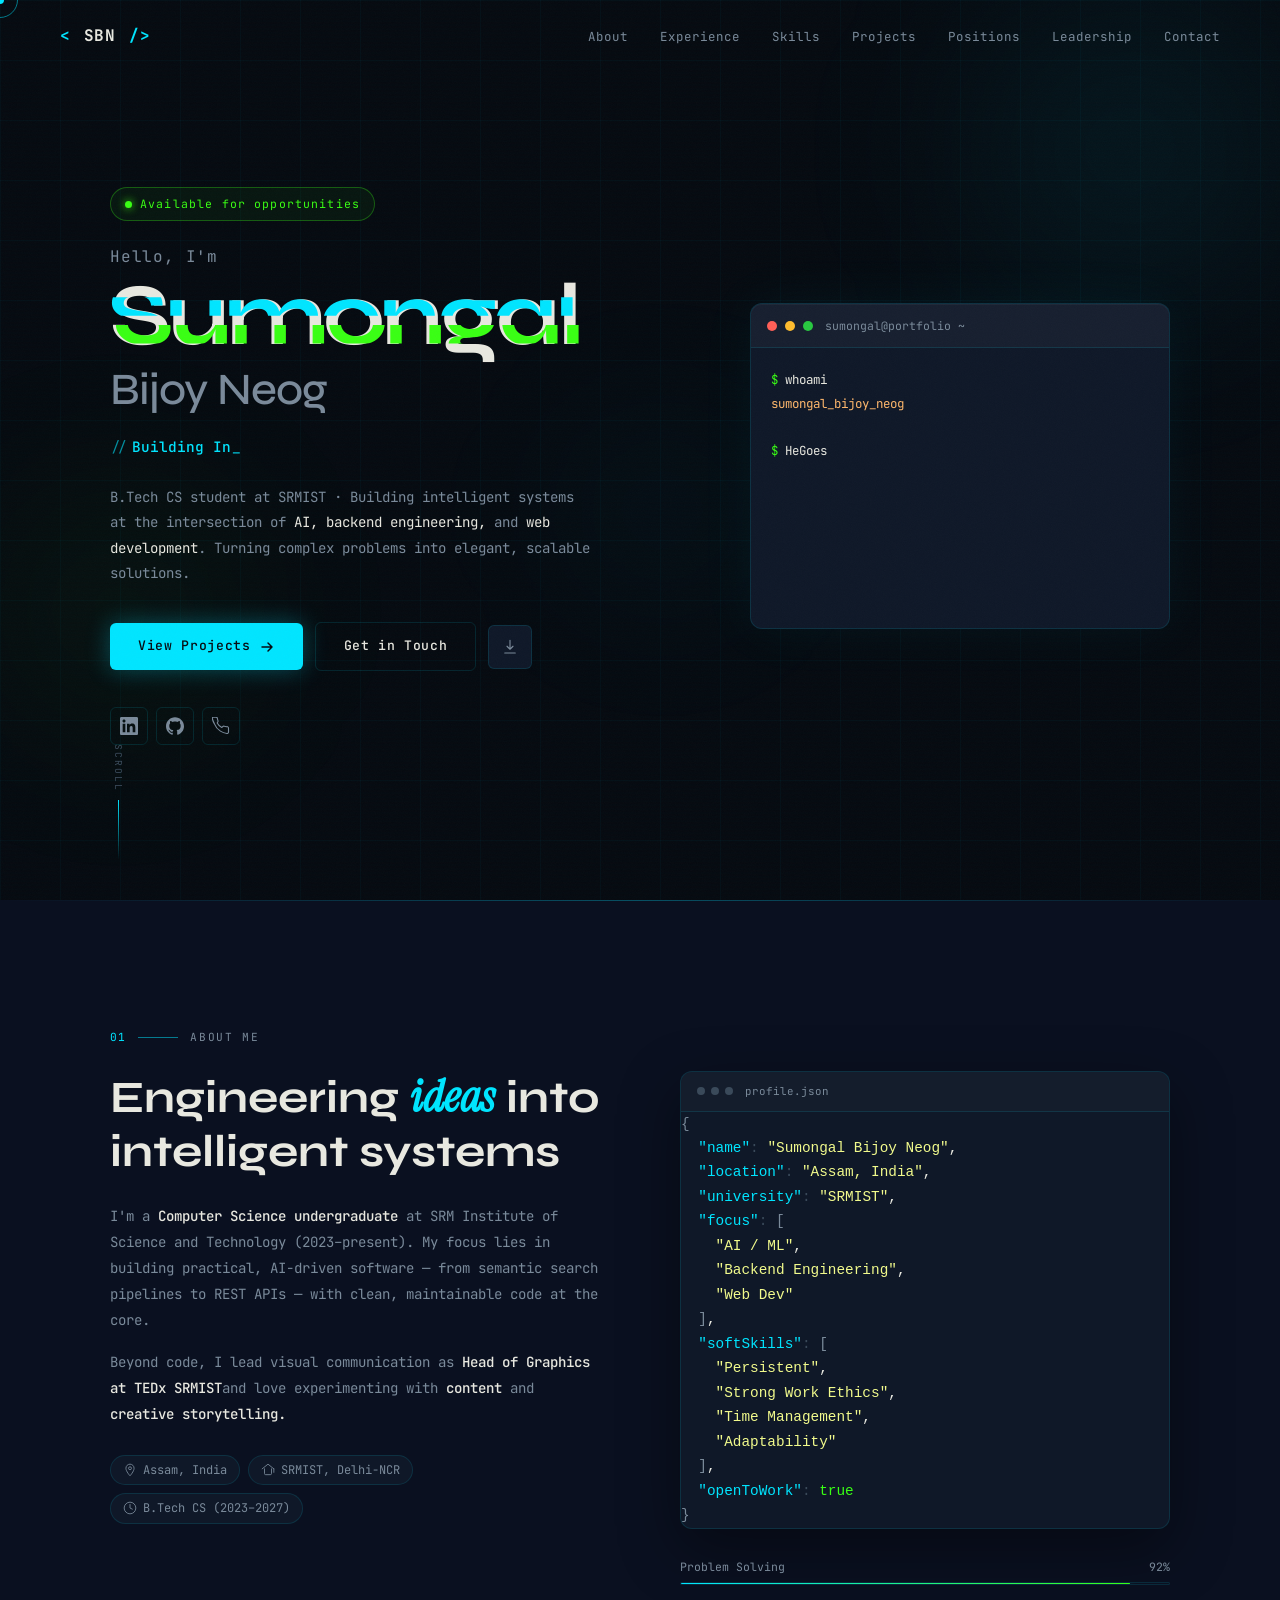
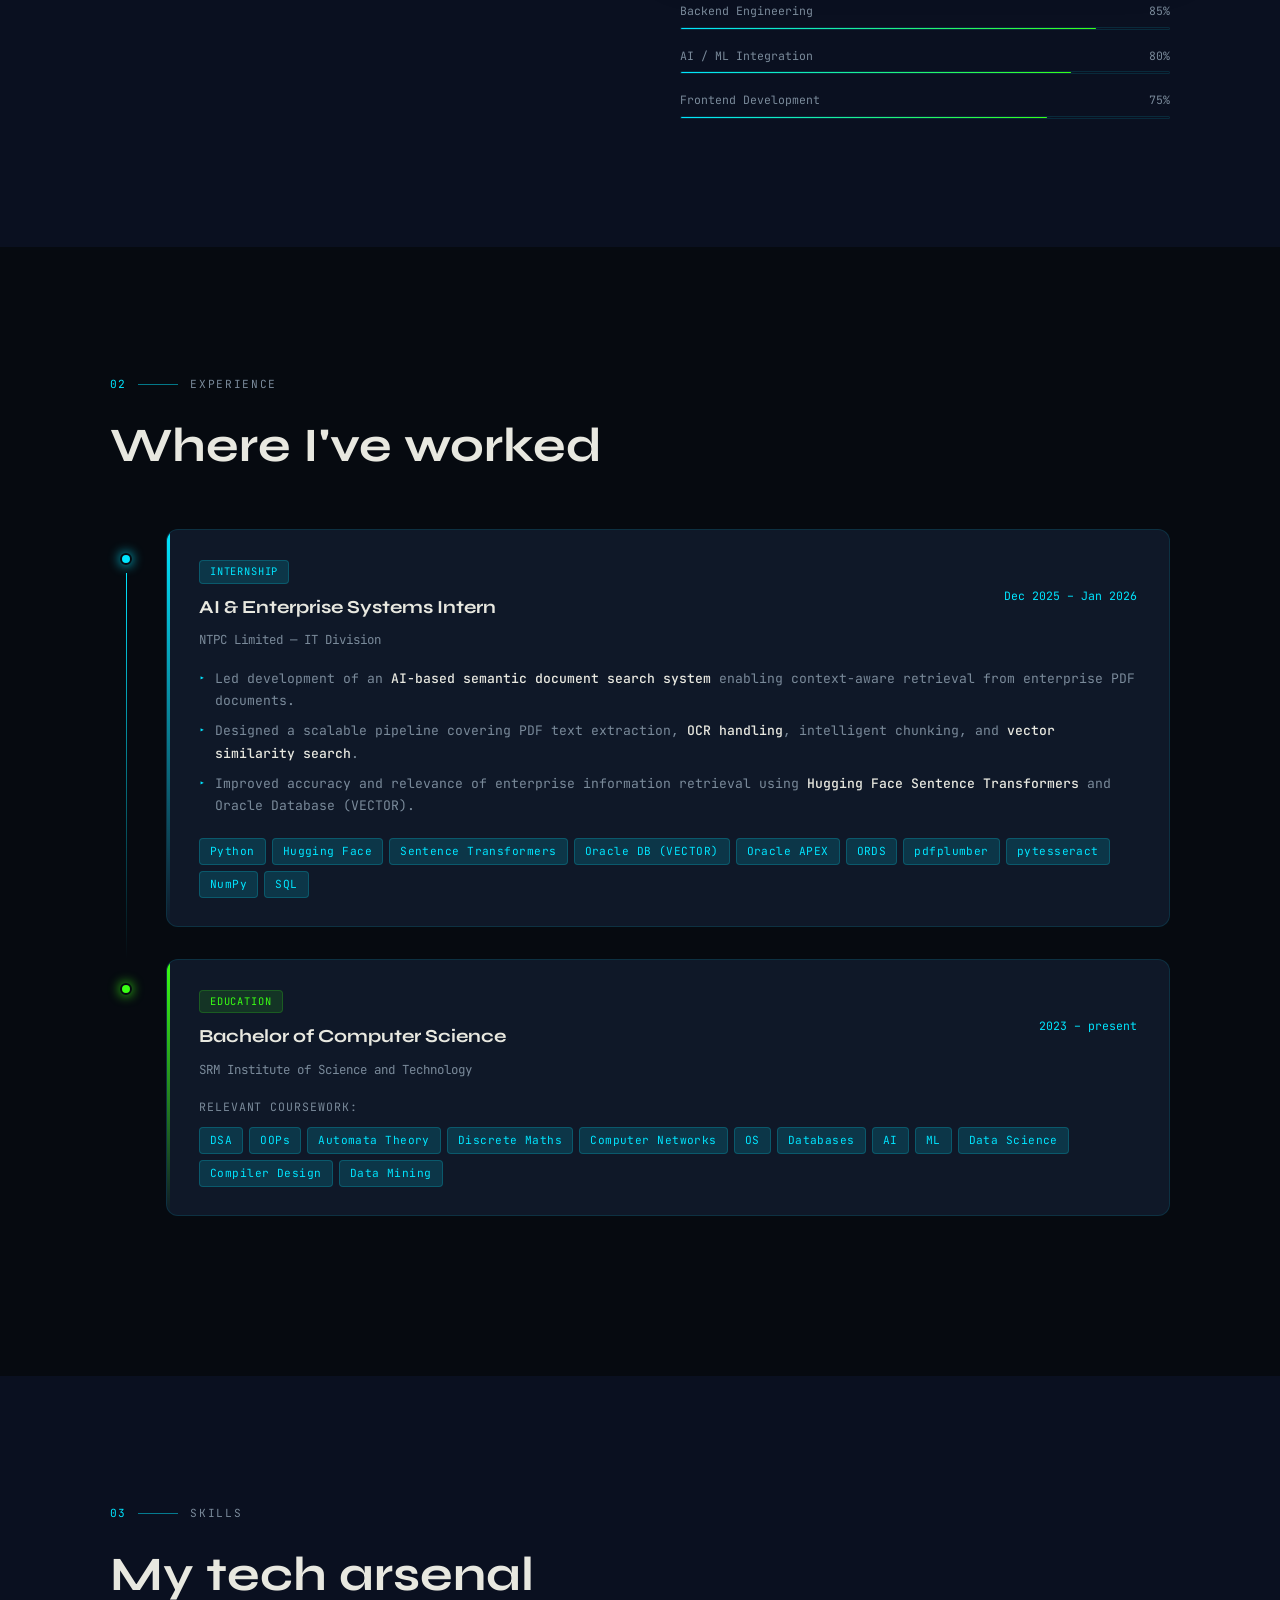
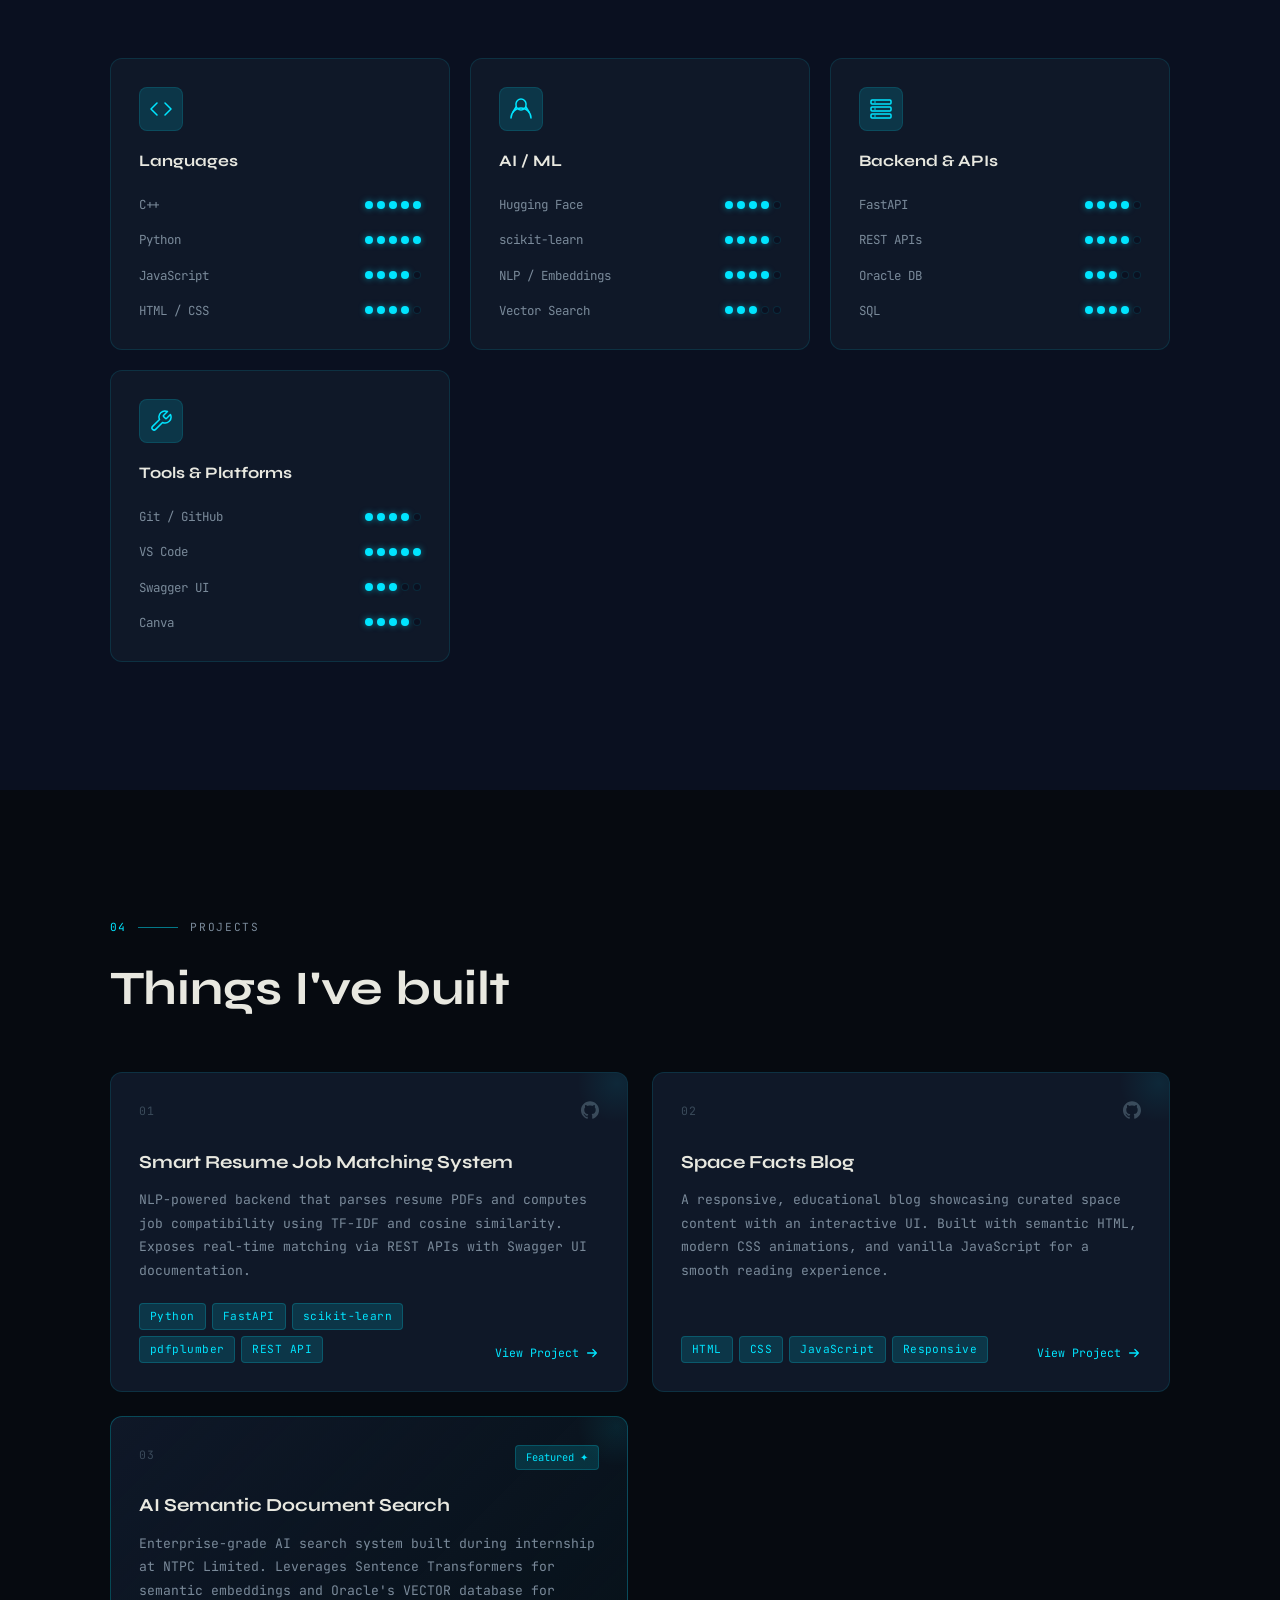
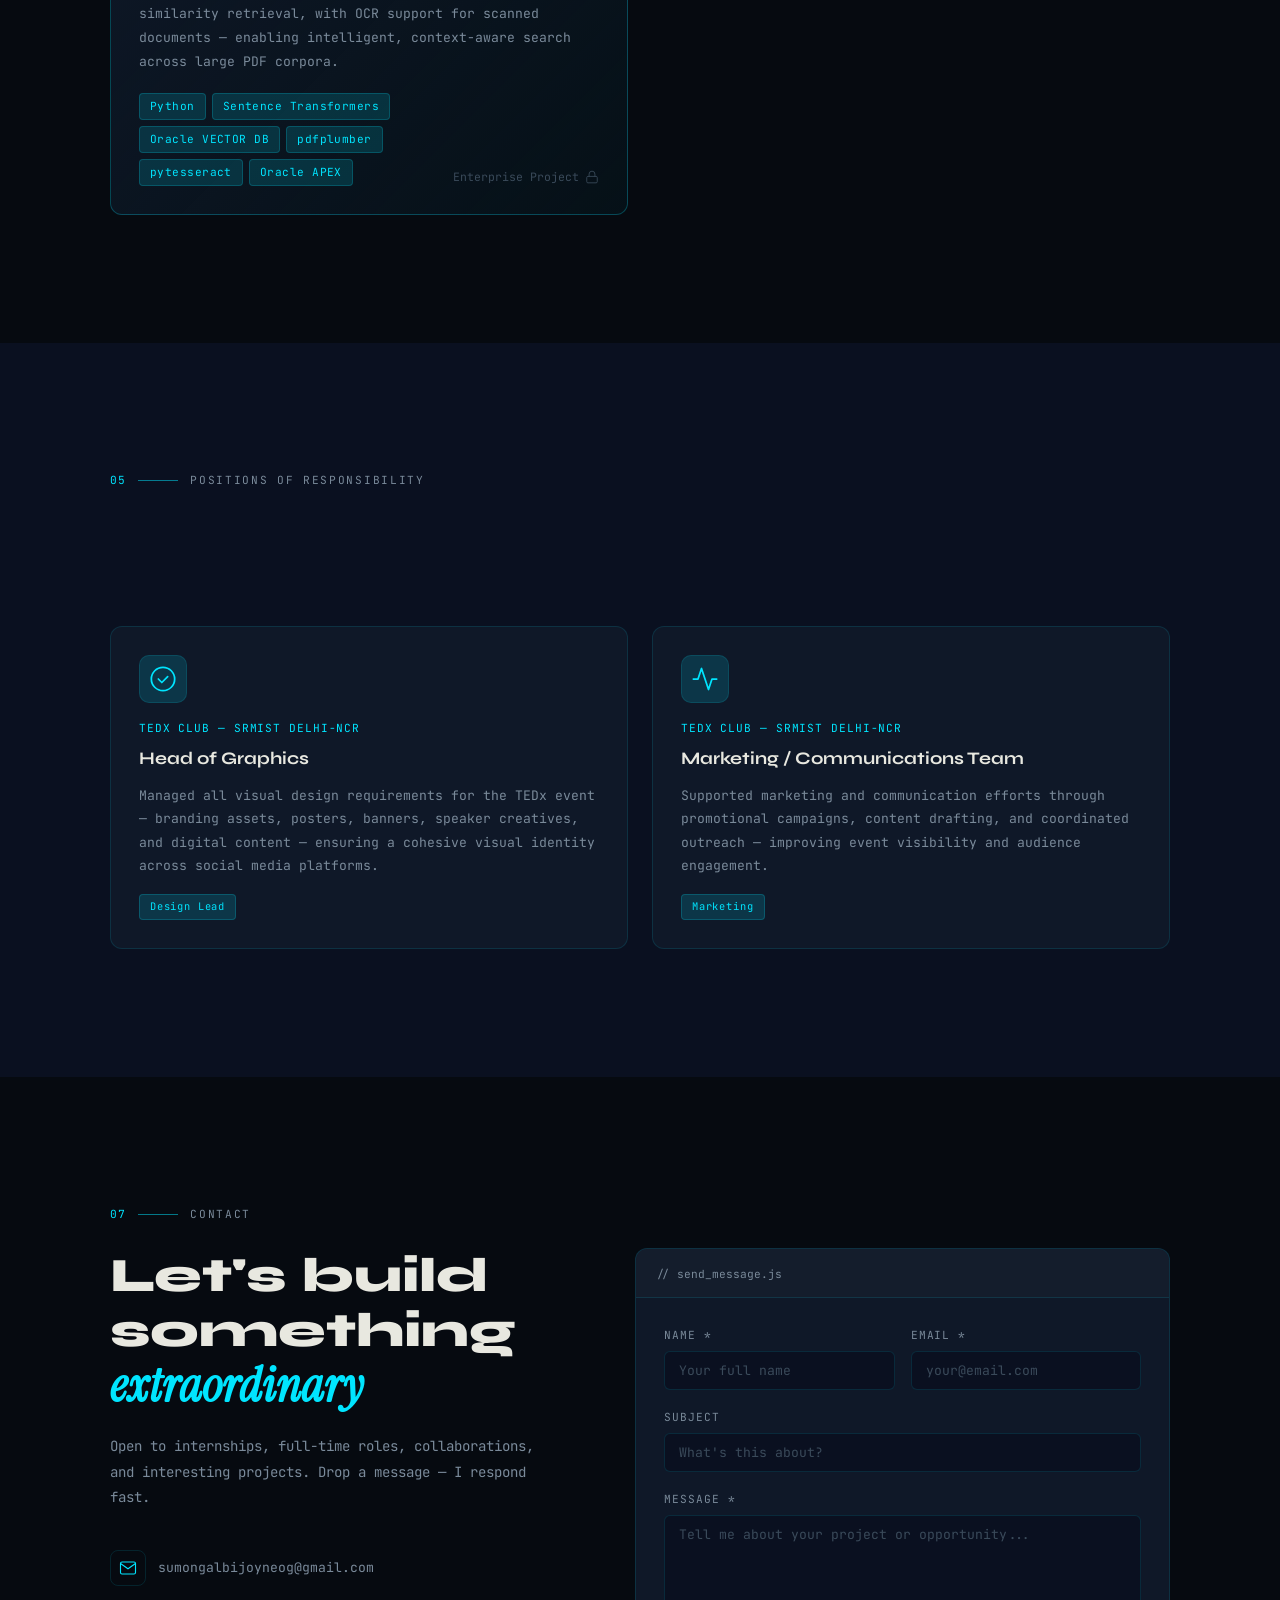
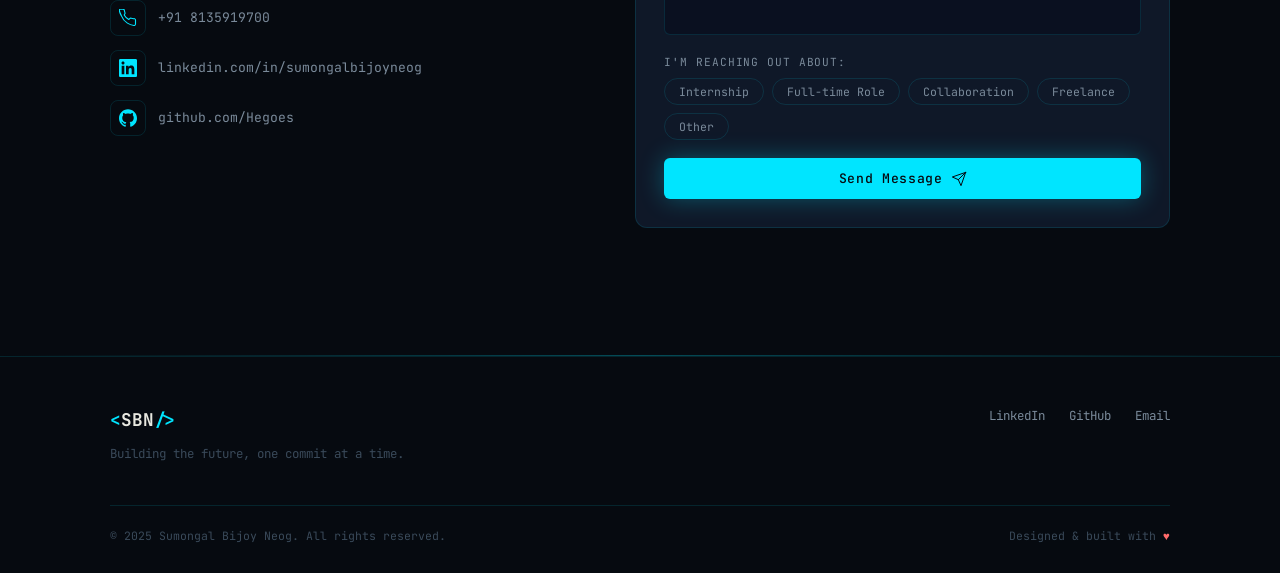
==== files/index.html @ faa2232f "portfolio website" ====
<!DOCTYPE html>
<html lang="en">
<head>
  <meta charset="UTF-8" />
  <meta name="viewport" content="width=device-width, initial-scale=1.0" />
  <title>Sumongal Bijoy Neog — Software Engineer</title>
  <meta name="description" content="Portfolio of Sumongal Bijoy Neog, Software Engineer specializing in AI, ML, and Full-Stack Development." />

  <!-- Google Fonts: Syne (display) + JetBrains Mono (code/body) -->
  <link rel="preconnect" href="https://fonts.googleapis.com" />
  <link rel="preconnect" href="https://fonts.gstatic.com" crossorigin />
  <link href="https://fonts.googleapis.com/css2?family=Syne:wght@400;500;600;700;800&family=JetBrains+Mono:ital,wght@0,300;0,400;0,500;0,700;1,300&family=Instrument+Serif:ital@0;1&display=swap" rel="stylesheet" />

  <!-- Main stylesheet -->
  <link rel="stylesheet" href="style.css" />
</head>
<body>

  <!-- ============================================================
       CUSTOM CURSOR
  ============================================================ -->
  <div class="cursor" id="cursor"></div>
  <div class="cursor-follower" id="cursorFollower"></div>

  <!-- ============================================================
       NOISE OVERLAY — subtle grain texture on every section
  ============================================================ -->
  <div class="noise-overlay" aria-hidden="true"></div>

  <!-- ============================================================
       NAVIGATION
  ============================================================ -->
  <nav class="nav" id="nav">
    <div class="nav__logo">
      <!-- Terminal-style logo -->
      <span class="nav__logo-bracket">&lt;</span>
      <span class="nav__logo-name">SBN</span>
      <span class="nav__logo-bracket">/&gt;</span>
    </div>

    <!-- Desktop nav links -->
    <ul class="nav__links" id="navLinks">
      <li><a href="#about"      class="nav__link" data-section="about">About</a></li>
      <li><a href="#experience" class="nav__link" data-section="experience">Experience</a></li>
      <li><a href="#skills"     class="nav__link" data-section="skills">Skills</a></li>
      <li><a href="#projects"   class="nav__link" data-section="projects">Projects</a></li>
      <li><a href="#positions"  class="nav__link" data-section="positions">Positions</a></li>
      <li><a href="#leadership" class="nav__link" data-section="leadership">Leadership</a></li>
      <li><a href="#contact"    class="nav__link" data-section="contact">Contact</a></li>
    </ul>

    <!-- Hamburger (mobile) -->
    <button class="nav__hamburger" id="hamburger" aria-label="Toggle menu">
      <span></span><span></span><span></span>
    </button>
  </nav>

  <!-- Mobile menu overlay -->
  <div class="mobile-menu" id="mobileMenu">
    <ul>
      <li><a href="#about"      class="mobile-menu__link">About</a></li>
      <li><a href="#experience" class="mobile-menu__link">Experience</a></li>
      <li><a href="#skills"     class="mobile-menu__link">Skills</a></li>
      <li><a href="#projects"   class="mobile-menu__link">Projects</a></li>
      <li><a href="#positions"  class="mobile-menu__link">Positions</a></li>
      <li><a href="#leadership" class="mobile-menu__link">Leadership</a></li>
      <li><a href="#contact"    class="mobile-menu__link">Contact</a></li>
    </ul>
  </div>

  <!-- ============================================================
       SECTION 1: HERO
  ============================================================ -->
  <section class="hero" id="hero">

    <!-- Animated grid background -->
    <div class="hero__grid" aria-hidden="true"></div>

    <!-- Floating orbs (decorative) -->
    <div class="hero__orb hero__orb--1" aria-hidden="true"></div>
    <div class="hero__orb hero__orb--2" aria-hidden="true"></div>
    <div class="hero__orb hero__orb--3" aria-hidden="true"></div>

    <!-- Scanline effect -->
    <div class="hero__scanline" aria-hidden="true"></div>

    <div class="hero__content">

      <!-- Status badge — terminal ping style -->
      <div class="hero__badge" data-animate="fade-up" data-delay="0">
        <span class="hero__badge-dot"></span>
        <span class="hero__badge-text">Available for opportunities</span>
      </div>

      <!-- Main headline -->
      <h1 class="hero__headline" data-animate="fade-up" data-delay="1">
        <span class="hero__greeting">Hello, I'm</span>
        <span class="hero__name glitch" data-text="Sumongal">Sumongal</span>
        <span class="hero__surname">Bijoy Neog</span>
      </h1>

      <!-- Animated role text -->
      <div class="hero__role" data-animate="fade-up" data-delay="2">
        <span class="hero__role-prefix">// </span>
        <span class="hero__role-text" id="roleText"></span>
        <span class="hero__role-cursor">_</span>
      </div>

      <!-- Sub-description -->
      <p class="hero__desc" data-animate="fade-up" data-delay="3">
        B.Tech CS student at SRMIST · Building intelligent systems at the intersection of
        <em>AI, backend engineering,</em> and <em>web development</em>.
        Turning complex problems into elegant, scalable solutions.
      </p>

      <!-- CTA buttons -->
      <div class="hero__cta" data-animate="fade-up" data-delay="4">
        <a href="#projects" class="btn btn--primary">
          <span>View Projects</span>
          <svg width="16" height="16" viewBox="0 0 16 16" fill="none"><path d="M3 8h10M9 4l4 4-4 4" stroke="currentColor" stroke-width="1.5" stroke-linecap="round" stroke-linejoin="round"/></svg>
        </a>
        <a href="#contact" class="btn btn--ghost">
          <span>Get in Touch</span>
        </a>
        <a href="mailto:sumongalbijoyneog@gmail.com" class="btn btn--icon" aria-label="Email">
          <!-- Download CV icon — placeholder  -->
          <svg width="18" height="18" viewBox="0 0 24 24" fill="none"><path d="M12 3v12m0 0l-4-4m4 4l4-4M5 20h14" stroke="currentColor" stroke-width="1.5" stroke-linecap="round" stroke-linejoin="round"/></svg>
        </a>
      </div>

      <!-- Social links row -->
      <div class="hero__socials" data-animate="fade-up" data-delay="5">
        <a href="https://www.linkedin.com/in/sumongalbijoyneog/" target="_blank" rel="noopener" class="hero__social-link" aria-label="LinkedIn">
          <svg viewBox="0 0 24 24" fill="currentColor" width="18" height="18"><path d="M20.447 20.452h-3.554v-5.569c0-1.328-.027-3.037-1.852-3.037-1.853 0-2.136 1.445-2.136 2.939v5.667H9.351V9h3.414v1.561h.046c.477-.9 1.637-1.85 3.37-1.85 3.601 0 4.267 2.37 4.267 5.455v6.286zM5.337 7.433c-1.144 0-2.063-.926-2.063-2.065 0-1.138.92-2.063 2.063-2.063 1.14 0 2.064.925 2.064 2.063 0 1.139-.925 2.065-2.064 2.065zm1.782 13.019H3.555V9h3.564v11.452zM22.225 0H1.771C.792 0 0 .774 0 1.729v20.542C0 23.227.792 24 1.771 24h20.451C23.2 24 24 23.227 24 22.271V1.729C24 .774 23.2 0 22.222 0h.003z"/></svg>
        </a>
        <a href="https://github.com/Hegoes" target="_blank" rel="noopener" class="hero__social-link" aria-label="GitHub">
          <svg viewBox="0 0 24 24" fill="currentColor" width="18" height="18"><path d="M12 .297c-6.63 0-12 5.373-12 12 0 5.303 3.438 9.8 8.205 11.385.6.113.82-.258.82-.577 0-.285-.01-1.04-.015-2.04-3.338.724-4.042-1.61-4.042-1.61C4.422 18.07 3.633 17.7 3.633 17.7c-1.087-.744.084-.729.084-.729 1.205.084 1.838 1.236 1.838 1.236 1.07 1.835 2.809 1.305 3.495.998.108-.776.417-1.305.76-1.605-2.665-.3-5.466-1.332-5.466-5.93 0-1.31.465-2.38 1.235-3.22-.135-.303-.54-1.523.105-3.176 0 0 1.005-.322 3.3 1.23.96-.267 1.98-.399 3-.405 1.02.006 2.04.138 3 .405 2.28-1.552 3.285-1.23 3.285-1.23.645 1.653.24 2.873.12 3.176.765.84 1.23 1.91 1.23 3.22 0 4.61-2.805 5.625-5.475 5.92.42.36.81 1.096.81 2.22 0 1.606-.015 2.896-.015 3.286 0 .315.21.69.825.57C20.565 22.092 24 17.592 24 12.297c0-6.627-5.373-12-12-12"/></svg>
        </a>
        <a href="tel:+918135919700" class="hero__social-link" aria-label="Phone">
          <svg viewBox="0 0 24 24" fill="none" width="18" height="18"><path d="M22 16.92v3a2 2 0 01-2.18 2 19.79 19.79 0 01-8.63-3.07A19.5 19.5 0 013.26 9.11 19.79 19.79 0 01.22 .5a2 2 0 012-.22l3 .01a2 2 0 012 1.72c.127.96.361 1.903.7 2.81a2 2 0 01-.45 2.11L6.91 7.91a16 16 0 006.07 6.07l1.27-1.27a2 2 0 012.11-.45c.907.339 1.85.573 2.81.7A2 2 0 0122 14.92z" stroke="currentColor" stroke-width="1.5" stroke-linecap="round" stroke-linejoin="round"/></svg>
        </a>
      </div>
    </div>

    <!-- Hero right: terminal card -->
    <div class="hero__terminal" data-animate="fade-left" data-delay="2">
      <div class="terminal">
        <div class="terminal__bar">
          <span class="terminal__dot terminal__dot--red"></span>
          <span class="terminal__dot terminal__dot--yellow"></span>
          <span class="terminal__dot terminal__dot--green"></span>
          <span class="terminal__title">sumongal@portfolio ~ </span>
        </div>
        <div class="terminal__body" id="terminalBody">
          <!-- Lines injected by JS -->
        </div>
      </div>

      <!-- Stats below terminal -->
      <!-- <div class="hero__stats">
        <div class="hero__stat">
          <span class="hero__stat-num">8.52</span>
          <span class="hero__stat-label">CGPA</span>
        </div>
        <div class="hero__stat-divider"></div>
        <div class="hero__stat">
          <span class="hero__stat-num">2+</span>
          <span class="hero__stat-label">Projects</span>
        </div>
        <div class="hero__stat-divider"></div>
        <div class="hero__stat">
          <span class="hero__stat-num">1</span>
          <span class="hero__stat-label">Internship</span>
        </div>
      </div>
    </div>-->

    <!-- Scroll cue -->
    <div class="hero__scroll-cue" aria-label="Scroll down">
      <span>scroll</span>
      <div class="hero__scroll-line"></div>
    </div>
  </section>

  <!-- ============================================================
       SECTION 2: ABOUT
  ============================================================ -->
  <section class="section about" id="about">
    <div class="container">

      <!-- Section label -->
      <div class="section-label" data-animate="fade-up">
        <span class="section-label__num">01</span>
        <span class="section-label__line"></span>
        <span class="section-label__text">About Me</span>
      </div>

      <div class="about__grid">

        <!-- Left: big quote + bio -->
        <div class="about__left" data-animate="fade-right">
          <h2 class="about__heading">
            Engineering <em>ideas</em> into<br/>
            intelligent systems
          </h2>
          <p class="about__bio">
            I'm a <strong>Computer Science undergraduate</strong> at SRM Institute of Science and Technology (2023–present). My focus lies in building practical, AI-driven software — from 
            semantic search pipelines to REST APIs — with clean, maintainable code at the core.
          </p>
          <p class="about__bio">
            Beyond code, I lead visual communication as <strong>Head of Graphics at TEDx SRMIST</strong>and love experimenting 
            with <strong>content</strong> and <strong>creative storytelling.</strong> 
          </p>

          <!-- Quick info pills -->
          <div class="about__pills">
            <span class="pill"><svg width="14" height="14" viewBox="0 0 24 24" fill="none"><path d="M12 2C8.13 2 5 5.13 5 9c0 5.25 7 13 7 13s7-7.75 7-13c0-3.87-3.13-7-7-7z" stroke="currentColor" stroke-width="1.5"/><circle cx="12" cy="9" r="2.5" stroke="currentColor" stroke-width="1.5"/></svg>Assam, India</span>
            <span class="pill"><svg width="14" height="14" viewBox="0 0 24 24" fill="none"><path d="M22 10v6M2 10l10-8 10 8M6 10v8a2 2 0 002 2h8a2 2 0 002-2v-8" stroke="currentColor" stroke-width="1.5" stroke-linecap="round" stroke-linejoin="round"/></svg>SRMIST, Delhi-NCR</span>
            <span class="pill"><svg width="14" height="14" viewBox="0 0 24 24" fill="none"><circle cx="12" cy="12" r="10" stroke="currentColor" stroke-width="1.5"/><path d="M12 6v6l4 2" stroke="currentColor" stroke-width="1.5" stroke-linecap="round"/></svg>B.Tech CS (2023–2027)</span>
          </div>
        </div>

        <!-- Right: decorative code card + traits -->
        <div class="about__right" data-animate="fade-left">
          <div class="about__code-card">
            <div class="about__code-header">
              <span class="about__code-dot"></span>
              <span class="about__code-dot"></span>
              <span class="about__code-dot"></span>
              <span class="about__code-file">profile.json</span>
            </div>
            <pre class="about__code"><code><span class="c-bracket">{</span>
  <span class="c-key">"name"</span><span class="c-colon">:</span> <span class="c-str">"Sumongal Bijoy Neog"</span>,
  <span class="c-key">"location"</span><span class="c-colon">:</span> <span class="c-str">"Assam, India"</span>,
  <span class="c-key">"university"</span><span class="c-colon">:</span> <span class="c-str">"SRMIST"</span>,
  <span class="c-key">"focus"</span><span class="c-colon">:</span> <span class="c-bracket">[</span>
    <span class="c-str">"AI / ML"</span>,
    <span class="c-str">"Backend Engineering"</span>,
    <span class="c-str">"Web Dev"</span>
  <span class="c-bracket">]</span>,
  <span class="c-key">"softSkills"</span><span class="c-colon">:</span> <span class="c-bracket">[</span>
    <span class="c-str">"Persistent"</span>,
    <span class="c-str">"Strong Work Ethics"</span>,
    <span class="c-str">"Time Management"</span>,
    <span class="c-str">"Adaptability"</span>
  <span class="c-bracket">]</span>,
  <span class="c-key">"openToWork"</span><span class="c-colon">:</span> <span class="c-bool">true</span>
<span class="c-bracket">}</span></code></pre>
          </div>

          <!-- Trait bars -->
          <div class="about__traits">
            <div class="trait" data-animate="bar" data-width="92">
              <div class="trait__header"><span>Problem Solving</span><span>92%</span></div>
              <div class="trait__bar"><div class="trait__fill"></div></div>
            </div>
            <div class="trait" data-animate="bar" data-width="85">
              <div class="trait__header"><span>Backend Engineering</span><span>85%</span></div>
              <div class="trait__bar"><div class="trait__fill"></div></div>
            </div>
            <div class="trait" data-animate="bar" data-width="80">
              <div class="trait__header"><span>AI / ML Integration</span><span>80%</span></div>
              <div class="trait__bar"><div class="trait__fill"></div></div>
            </div>
            <div class="trait" data-animate="bar" data-width="75">
              <div class="trait__header"><span>Frontend Development</span><span>75%</span></div>
              <div class="trait__bar"><div class="trait__fill"></div></div>
            </div>
          </div>
        </div>

      </div><!-- /.about__grid -->
    </div>
  </section>

  <!-- ============================================================
       SECTION 3: EXPERIENCE
  ============================================================ -->
  <section class="section experience" id="experience">
    <div class="container">

      <div class="section-label" data-animate="fade-up">
        <span class="section-label__num">02</span>
        <span class="section-label__line"></span>
        <span class="section-label__text">Experience</span>
      </div>

      <h2 class="section-heading" data-animate="fade-up">Where I've worked</h2>

      <!-- Timeline -->
      <div class="timeline">

        <!-- Experience item 1 -->
        <div class="timeline__item" data-animate="fade-up">
          <div class="timeline__marker">
            <div class="timeline__dot"></div>
            <div class="timeline__line"></div>
          </div>

          <div class="timeline__card">
            <div class="timeline__card-top">
              <div>
                <span class="timeline__tag">Internship</span>
                <h3 class="timeline__role">AI &amp; Enterprise Systems Intern</h3>
                <span class="timeline__company">NTPC Limited — IT Division</span>
              </div>
              <span class="timeline__date">Dec 2025 – Jan 2026</span>
            </div>

            <ul class="timeline__bullets">
              <li>Led development of an <strong>AI-based semantic document search system</strong> enabling context-aware retrieval from enterprise PDF documents.</li>
              <li>Designed a scalable pipeline covering PDF text extraction, <strong>OCR handling</strong>, intelligent chunking, and <strong>vector similarity search</strong>.</li>
              <li>Improved accuracy and relevance of enterprise information retrieval using <strong>Hugging Face Sentence Transformers</strong> and Oracle Database (VECTOR).</li>
            </ul>

            <!-- Tech stack pills -->
            <div class="timeline__tech">
              <span class="tech-pill">Python</span>
              <span class="tech-pill">Hugging Face</span>
              <span class="tech-pill">Sentence Transformers</span>
              <span class="tech-pill">Oracle DB (VECTOR)</span>
              <span class="tech-pill">Oracle APEX</span>
              <span class="tech-pill">ORDS</span>
              <span class="tech-pill">pdfplumber</span>
              <span class="tech-pill">pytesseract</span>
              <span class="tech-pill">NumPy</span>
              <span class="tech-pill">SQL</span>
            </div>
          </div>
        </div><!-- /.timeline__item -->

        <!-- Education (shown in timeline) -->
        <div class="timeline__item" data-animate="fade-up">
          <div class="timeline__marker">
            <div class="timeline__dot timeline__dot--edu"></div>
          </div>

          <div class="timeline__card timeline__card--edu">
            <div class="timeline__card-top">
              <div>
                <span class="timeline__tag timeline__tag--edu">Education</span>
                <h3 class="timeline__role">Bachelor of Computer Science</h3>
                <span class="timeline__company">SRM Institute of Science and Technology</span>
              </div>
              <span class="timeline__date">2023 – present</span>
            </div>

            <p class="timeline__courses-label">Relevant Coursework:</p>
            <div class="timeline__tech">
              <span class="tech-pill">DSA</span>
              <span class="tech-pill">OOPs</span>
              <span class="tech-pill">Automata Theory</span>
              <span class="tech-pill">Discrete Maths</span>
              <span class="tech-pill">Computer Networks</span>
              <span class="tech-pill">OS</span>
              <span class="tech-pill">Databases</span>
              <span class="tech-pill">AI</span>
              <span class="tech-pill">ML</span>
              <span class="tech-pill">Data Science</span>
              <span class="tech-pill">Compiler Design</span>
              <span class="tech-pill">Data Mining</span>
            </div>
          </div>
        </div>

      </div><!-- /.timeline -->
    </div>
  </section>

  <!-- ============================================================
       SECTION 4: SKILLS
  ============================================================ -->
  <section class="section skills" id="skills">
    <div class="container">

      <div class="section-label" data-animate="fade-up">
        <span class="section-label__num">03</span>
        <span class="section-label__line"></span>
        <span class="section-label__text">Skills</span>
      </div>

      <h2 class="section-heading" data-animate="fade-up">My tech arsenal</h2>

      <div class="skills__grid">

        <!-- Category: Languages -->
        <div class="skill-card" data-animate="fade-up" data-delay="0">
          <div class="skill-card__icon">
            <svg width="24" height="24" viewBox="0 0 24 24" fill="none"><path d="M16 18l6-6-6-6M8 6l-6 6 6 6" stroke="currentColor" stroke-width="1.5" stroke-linecap="round" stroke-linejoin="round"/></svg>
          </div>
          <h3 class="skill-card__title">Languages</h3>
          <div class="skill-card__items">
            <div class="skill-item">
              <span class="skill-item__name">C++</span>
              <div class="skill-item__dots">
                <span class="dot dot--fill"></span><span class="dot dot--fill"></span><span class="dot dot--fill"></span><span class="dot dot--fill"></span><span class="dot dot--fill"></span>
              </div>
            </div>
            <div class="skill-item">
              <span class="skill-item__name">Python</span>
              <div class="skill-item__dots">
                <span class="dot dot--fill"></span><span class="dot dot--fill"></span><span class="dot dot--fill"></span><span class="dot dot--fill"></span><span class="dot dot--fill"></span>
              </div>
            </div>
            <div class="skill-item">
              <span class="skill-item__name">JavaScript</span>
              <div class="skill-item__dots">
                <span class="dot dot--fill"></span><span class="dot dot--fill"></span><span class="dot dot--fill"></span><span class="dot dot--fill"></span><span class="dot dot--empty"></span>
              </div>
            </div>
            <div class="skill-item">
              <span class="skill-item__name">HTML / CSS</span>
              <div class="skill-item__dots">
                <span class="dot dot--fill"></span><span class="dot dot--fill"></span><span class="dot dot--fill"></span><span class="dot dot--fill"></span><span class="dot dot--empty"></span>
              </div>
            </div>
          </div>
        </div>

        <!-- Category: AI / ML -->
        <div class="skill-card" data-animate="fade-up" data-delay="1">
          <div class="skill-card__icon">
            <svg width="24" height="24" viewBox="0 0 24 24" fill="none"><path d="M12 2a5 5 0 015 5v1a5 5 0 01-5 5 5 5 0 01-5-5V7a5 5 0 015-5z" stroke="currentColor" stroke-width="1.5"/><path d="M2 21a10 10 0 0120 0" stroke="currentColor" stroke-width="1.5" stroke-linecap="round"/><path d="M7 10l-3 5M17 10l3 5" stroke="currentColor" stroke-width="1.5" stroke-linecap="round"/></svg>
          </div>
          <h3 class="skill-card__title">AI / ML</h3>
          <div class="skill-card__items">
            <div class="skill-item">
              <span class="skill-item__name">Hugging Face</span>
              <div class="skill-item__dots">
                <span class="dot dot--fill"></span><span class="dot dot--fill"></span><span class="dot dot--fill"></span><span class="dot dot--fill"></span><span class="dot dot--empty"></span>
              </div>
            </div>
            <div class="skill-item">
              <span class="skill-item__name">scikit-learn</span>
              <div class="skill-item__dots">
                <span class="dot dot--fill"></span><span class="dot dot--fill"></span><span class="dot dot--fill"></span><span class="dot dot--fill"></span><span class="dot dot--empty"></span>
              </div>
            </div>
            <div class="skill-item">
              <span class="skill-item__name">NLP / Embeddings</span>
              <div class="skill-item__dots">
                <span class="dot dot--fill"></span><span class="dot dot--fill"></span><span class="dot dot--fill"></span><span class="dot dot--fill"></span><span class="dot dot--empty"></span>
              </div>
            </div>
            <div class="skill-item">
              <span class="skill-item__name">Vector Search</span>
              <div class="skill-item__dots">
                <span class="dot dot--fill"></span><span class="dot dot--fill"></span><span class="dot dot--fill"></span><span class="dot dot--empty"></span><span class="dot dot--empty"></span>
              </div>
            </div>
          </div>
        </div>

        <!-- Category: Backend / APIs -->
        <div class="skill-card" data-animate="fade-up" data-delay="2">
          <div class="skill-card__icon">
            <svg width="24" height="24" viewBox="0 0 24 24" fill="none"><rect x="2" y="3" width="20" height="4" rx="1" stroke="currentColor" stroke-width="1.5"/><rect x="2" y="10" width="20" height="4" rx="1" stroke="currentColor" stroke-width="1.5"/><rect x="2" y="17" width="20" height="4" rx="1" stroke="currentColor" stroke-width="1.5"/><circle cx="6" cy="5" r="0.8" fill="currentColor"/><circle cx="6" cy="12" r="0.8" fill="currentColor"/><circle cx="6" cy="19" r="0.8" fill="currentColor"/></svg>
          </div>
          <h3 class="skill-card__title">Backend &amp; APIs</h3>
          <div class="skill-card__items">
            <div class="skill-item">
              <span class="skill-item__name">FastAPI</span>
              <div class="skill-item__dots">
                <span class="dot dot--fill"></span><span class="dot dot--fill"></span><span class="dot dot--fill"></span><span class="dot dot--fill"></span><span class="dot dot--empty"></span>
              </div>
            </div>
            <div class="skill-item">
              <span class="skill-item__name">REST APIs</span>
              <div class="skill-item__dots">
                <span class="dot dot--fill"></span><span class="dot dot--fill"></span><span class="dot dot--fill"></span><span class="dot dot--fill"></span><span class="dot dot--empty"></span>
              </div>
            </div>
            <div class="skill-item">
              <span class="skill-item__name">Oracle DB</span>
              <div class="skill-item__dots">
                <span class="dot dot--fill"></span><span class="dot dot--fill"></span><span class="dot dot--fill"></span><span class="dot dot--empty"></span><span class="dot dot--empty"></span>
              </div>
            </div>
            <div class="skill-item">
              <span class="skill-item__name">SQL</span>
              <div class="skill-item__dots">
                <span class="dot dot--fill"></span><span class="dot dot--fill"></span><span class="dot dot--fill"></span><span class="dot dot--fill"></span><span class="dot dot--empty"></span>
              </div>
            </div>
          </div>
        </div>

        <!-- Category: Tools -->
        <div class="skill-card" data-animate="fade-up" data-delay="3">
          <div class="skill-card__icon">
            <svg width="24" height="24" viewBox="0 0 24 24" fill="none"><path d="M14.7 6.3a1 1 0 000 1.4l1.6 1.6a1 1 0 001.4 0l3.77-3.77a6 6 0 01-7.94 7.94l-6.91 6.91a2.12 2.12 0 01-3-3l6.91-6.91a6 6 0 017.94-7.94l-3.76 3.76z" stroke="currentColor" stroke-width="1.5" stroke-linecap="round" stroke-linejoin="round"/></svg>
          </div>
          <h3 class="skill-card__title">Tools &amp; Platforms</h3>
          <div class="skill-card__items">
            <div class="skill-item">
              <span class="skill-item__name">Git / GitHub</span>
              <div class="skill-item__dots">
                <span class="dot dot--fill"></span><span class="dot dot--fill"></span><span class="dot dot--fill"></span><span class="dot dot--fill"></span><span class="dot dot--empty"></span>
              </div>
            </div>
            <div class="skill-item">
              <span class="skill-item__name">VS Code</span>
              <div class="skill-item__dots">
                <span class="dot dot--fill"></span><span class="dot dot--fill"></span><span class="dot dot--fill"></span><span class="dot dot--fill"></span><span class="dot dot--fill"></span>
              </div>
            </div>
            <div class="skill-item">
              <span class="skill-item__name">Swagger UI</span>
              <div class="skill-item__dots">
                <span class="dot dot--fill"></span><span class="dot dot--fill"></span><span class="dot dot--fill"></span><span class="dot dot--empty"></span><span class="dot dot--empty"></span>
              </div>
            </div>
            <div class="skill-item">
              <span class="skill-item__name">Canva</span>
              <div class="skill-item__dots">
                <span class="dot dot--fill"></span><span class="dot dot--fill"></span><span class="dot dot--fill"></span><span class="dot dot--fill"></span><span class="dot dot--empty"></span>
              </div>
            </div>
          </div>
        </div>

      </div><!-- /.skills__grid -->
    </div>
  </section>

  <!-- ============================================================
       SECTION 5: PROJECTS
  ============================================================ -->
  <section class="section projects" id="projects">
    <div class="container">

      <div class="section-label" data-animate="fade-up">
        <span class="section-label__num">04</span>
        <span class="section-label__line"></span>
        <span class="section-label__text">Projects</span>
      </div>

      <h2 class="section-heading" data-animate="fade-up">Things I've built</h2>

      <div class="projects__grid">

        <!-- Project 1: Smart Resume Job Matching -->
        <article class="project-card" data-animate="fade-up" data-delay="0">
          <div class="project-card__header">
            <div class="project-card__num">01</div>
            <div class="project-card__links">
              <a href="https://github.com/Hegoes" target="_blank" rel="noopener" class="project-card__link" aria-label="GitHub">
                <svg width="18" height="18" viewBox="0 0 24 24" fill="currentColor"><path d="M12 .297c-6.63 0-12 5.373-12 12 0 5.303 3.438 9.8 8.205 11.385.6.113.82-.258.82-.577 0-.285-.01-1.04-.015-2.04-3.338.724-4.042-1.61-4.042-1.61C4.422 18.07 3.633 17.7 3.633 17.7c-1.087-.744.084-.729.084-.729 1.205.084 1.838 1.236 1.838 1.236 1.07 1.835 2.809 1.305 3.495.998.108-.776.417-1.305.76-1.605-2.665-.3-5.466-1.332-5.466-5.93 0-1.31.465-2.38 1.235-3.22-.135-.303-.54-1.523.105-3.176 0 0 1.005-.322 3.3 1.23.96-.267 1.98-.399 3-.405 1.02.006 2.04.138 3 .405 2.28-1.552 3.285-1.23 3.285-1.23.645 1.653.24 2.873.12 3.176.765.84 1.23 1.91 1.23 3.22 0 4.61-2.805 5.625-5.475 5.92.42.36.81 1.096.81 2.22 0 1.606-.015 2.896-.015 3.286 0 .315.21.69.825.57C20.565 22.092 24 17.592 24 12.297c0-6.627-5.373-12-12-12"/></svg>
              </a>
            </div>
          </div>

          <div class="project-card__body">
            <h3 class="project-card__title">Smart Resume Job Matching System</h3>
            <p class="project-card__desc">
              NLP-powered backend that parses resume PDFs and computes job compatibility using TF-IDF and cosine similarity. 
              Exposes real-time matching via REST APIs with Swagger UI documentation.
            </p>
          </div>

          <div class="project-card__footer">
            <div class="project-card__tech">
              <span class="tech-pill">Python</span>
              <span class="tech-pill">FastAPI</span>
              <span class="tech-pill">scikit-learn</span>
              <span class="tech-pill">pdfplumber</span>
              <span class="tech-pill">REST API</span>
            </div>
            <a href="https://github.com/Hegoes" target="_blank" rel="noopener" class="project-card__cta">
              <span>View Project</span>
              <svg width="14" height="14" viewBox="0 0 16 16" fill="none"><path d="M3 8h10M9 4l4 4-4 4" stroke="currentColor" stroke-width="1.5" stroke-linecap="round" stroke-linejoin="round"/></svg>
            </a>
          </div>

          <!-- Decorative corner accent -->
          <div class="project-card__accent" aria-hidden="true"></div>
        </article>

        <!-- Project 2: Space Facts Blog -->
        <article class="project-card" data-animate="fade-up" data-delay="1">
          <div class="project-card__header">
            <div class="project-card__num">02</div>
            <div class="project-card__links">
              <a href="https://github.com/Hegoes" target="_blank" rel="noopener" class="project-card__link" aria-label="GitHub">
                <svg width="18" height="18" viewBox="0 0 24 24" fill="currentColor"><path d="M12 .297c-6.63 0-12 5.373-12 12 0 5.303 3.438 9.8 8.205 11.385.6.113.82-.258.82-.577 0-.285-.01-1.04-.015-2.04-3.338.724-4.042-1.61-4.042-1.61C4.422 18.07 3.633 17.7 3.633 17.7c-1.087-.744.084-.729.084-.729 1.205.084 1.838 1.236 1.838 1.236 1.07 1.835 2.809 1.305 3.495.998.108-.776.417-1.305.76-1.605-2.665-.3-5.466-1.332-5.466-5.93 0-1.31.465-2.38 1.235-3.22-.135-.303-.54-1.523.105-3.176 0 0 1.005-.322 3.3 1.23.96-.267 1.98-.399 3-.405 1.02.006 2.04.138 3 .405 2.28-1.552 3.285-1.23 3.285-1.23.645 1.653.24 2.873.12 3.176.765.84 1.23 1.91 1.23 3.22 0 4.61-2.805 5.625-5.475 5.92.42.36.81 1.096.81 2.22 0 1.606-.015 2.896-.015 3.286 0 .315.21.69.825.57C20.565 22.092 24 17.592 24 12.297c0-6.627-5.373-12-12-12"/></svg>
              </a>
            </div>
          </div>

          <div class="project-card__body">
            <h3 class="project-card__title">Space Facts Blog</h3>
            <p class="project-card__desc">
              A responsive, educational blog showcasing curated space content with an interactive UI. 
              Built with semantic HTML, modern CSS animations, and vanilla JavaScript for a smooth reading experience.
            </p>
          </div>

          <div class="project-card__footer">
            <div class="project-card__tech">
              <span class="tech-pill">HTML</span>
              <span class="tech-pill">CSS</span>
              <span class="tech-pill">JavaScript</span>
              <span class="tech-pill">Responsive</span>
            </div>
            <a href="https://github.com/Hegoes" target="_blank" rel="noopener" class="project-card__cta">
              <span>View Project</span>
              <svg width="14" height="14" viewBox="0 0 16 16" fill="none"><path d="M3 8h10M9 4l4 4-4 4" stroke="currentColor" stroke-width="1.5" stroke-linecap="round" stroke-linejoin="round"/></svg>
            </a>
          </div>

          <div class="project-card__accent" aria-hidden="true"></div>
        </article>

        <!-- Project 3: AI Semantic Search (NTPC) — featured -->
        <article class="project-card project-card--featured" data-animate="fade-up" data-delay="2">
          <div class="project-card__header">
            <div class="project-card__num">03</div>
            <span class="project-card__featured-badge">Featured ✦</span>
          </div>

          <div class="project-card__body">
            <h3 class="project-card__title">AI Semantic Document Search</h3>
            <p class="project-card__desc">
              Enterprise-grade AI search system built during internship at NTPC Limited. 
              Leverages Sentence Transformers for semantic embeddings and Oracle's VECTOR database for similarity retrieval, 
              with OCR support for scanned documents — enabling intelligent, context-aware search across large PDF corpora.
            </p>
          </div>

          <div class="project-card__footer">
            <div class="project-card__tech">
              <span class="tech-pill">Python</span>
              <span class="tech-pill">Sentence Transformers</span>
              <span class="tech-pill">Oracle VECTOR DB</span>
              <span class="tech-pill">pdfplumber</span>
              <span class="tech-pill">pytesseract</span>
              <span class="tech-pill">Oracle APEX</span>
            </div>
            <span class="project-card__cta project-card__cta--disabled">
              <span>Enterprise Project</span>
              <svg width="14" height="14" viewBox="0 0 24 24" fill="none"><rect x="3" y="11" width="18" height="11" rx="2" stroke="currentColor" stroke-width="1.5"/><path d="M7 11V7a5 5 0 0110 0v4" stroke="currentColor" stroke-width="1.5" stroke-linecap="round"/></svg>
            </span>
          </div>

          <div class="project-card__accent" aria-hidden="true"></div>
        </article>

      </div><!-- /.projects__grid -->
    </div>
  </section>

  <!-- ============================================================
       SECTION 6: POSITIONS OF RESPONSIBILITY
  ============================================================ -->
  <section class="section positions" id="positions">
    <div class="container">

      <div class="section-label" data-animate="fade-up">
        <span class="section-label__num">05</span>
        <span class="section-label__line"></span>
        <span class="section-label__text">Positions of Responsibility</span>
      </div>

      <h2 class="section-heading" data-animate="fade-up">Roles I've held</h2>

      <div class="positions__grid">

        <!-- TEDx: Head of Graphics -->
        <div class="pos-card" data-animate="fade-up" data-delay="0">
          <div class="pos-card__icon-wrap">
            <svg width="28" height="28" viewBox="0 0 24 24" fill="none"><circle cx="12" cy="12" r="10" stroke="currentColor" stroke-width="1.5"/><path d="M8 12l3 3 5-5" stroke="currentColor" stroke-width="1.5" stroke-linecap="round" stroke-linejoin="round"/></svg>
          </div>
          <div class="pos-card__body">
            <span class="pos-card__org">TEDx Club — SRMIST Delhi-NCR</span>
            <h3 class="pos-card__role">Head of Graphics</h3>
            <p class="pos-card__desc">
              Managed all visual design requirements for the TEDx event — branding assets, posters, banners, 
              speaker creatives, and digital content — ensuring a cohesive visual identity across social media platforms.
            </p>
          </div>
          <div class="pos-card__tag">Design Lead</div>
        </div>

        <!-- TEDx: Marketing -->
        <div class="pos-card" data-animate="fade-up" data-delay="1">
          <div class="pos-card__icon-wrap">
            <svg width="28" height="28" viewBox="0 0 24 24" fill="none"><path d="M22 12h-4l-3 9L9 3l-3 9H2" stroke="currentColor" stroke-width="1.5" stroke-linecap="round" stroke-linejoin="round"/></svg>
          </div>
          <div class="pos-card__body">
            <span class="pos-card__org">TEDx Club — SRMIST Delhi-NCR</span>
            <h3 class="pos-card__role">Marketing / Communications Team</h3>
            <p class="pos-card__desc">
              Supported marketing and communication efforts through promotional campaigns, content drafting, 
              and coordinated outreach — improving event visibility and audience engagement.
            </p>
          </div>
          <div class="pos-card__tag">Marketing</div>
        </div>

      </div><!-- /.positions__grid -->
    </div>
  </section>

  <!-- ============================================================
       SECTION 7: LEADERSHIP
  ============================================================ 
  <section class="section leadership" id="leadership">
    <div class="container">

      <div class="section-label" data-animate="fade-up">
        <span class="section-label__num">06</span>
        <span class="section-label__line"></span>
        <span class="section-label__text">Leadership</span>
      </div>

      <div class="leadership__inner" data-animate="fade-up">
         Decorative large quote mark 
        <div class="leadership__quote-mark" aria-hidden="true">"</div>

        <div class="leadership__content">
          <h2 class="leadership__heading">
            Bridging technology &amp; social impact
          </h2>

          <div class="leadership__card">
            <div class="leadership__card-accent"></div>
            <div class="leadership__card-body">
              <div class="leadership__org">
                <svg width="20" height="20" viewBox="0 0 24 24" fill="none"><path d="M17 21v-2a4 4 0 00-4-4H5a4 4 0 00-4 4v2" stroke="currentColor" stroke-width="1.5" stroke-linecap="round" stroke-linejoin="round"/><circle cx="9" cy="7" r="4" stroke="currentColor" stroke-width="1.5"/><path d="M23 21v-2a4 4 0 00-3-3.87M16 3.13a4 4 0 010 7.75" stroke="currentColor" stroke-width="1.5" stroke-linecap="round" stroke-linejoin="round"/></svg>
                <strong>Gift a Smile Foundation — Volunteer &amp; Project Lead</strong>
              </div>

              <p class="leadership__desc">
                Spearheaded a project to introduce technology to underprivileged students. 
                Initiated a <strong>survey-based research phase</strong> to assess their current knowledge, 
                then designed and delivered a foundational technology curriculum — directly impacting their 
                access to digital literacy and broadening their career horizons.
              </p>

              <div class="leadership__impact">
                <div class="impact-stat">
                  <span class="impact-stat__num">∞</span>
                  <span class="impact-stat__label">Lives Impacted</span>
                </div>
                <div class="impact-stat">
                  <span class="impact-stat__num">Tech</span>
                  <span class="impact-stat__label">Education Drive</span>
                </div>
                <div class="impact-stat">
                  <span class="impact-stat__num">NGO</span>
                  <span class="impact-stat__label">Sector Initiative</span>
                </div>
              </div>
            </div>
          </div>
        </div>
      </div>

    </div>
  </section> -->

  <!-- ============================================================
       SECTION 8: CONTACT
  ============================================================ -->
  <section class="section contact" id="contact">
    <div class="container">

      <div class="section-label" data-animate="fade-up">
        <span class="section-label__num">07</span>
        <span class="section-label__line"></span>
        <span class="section-label__text">Contact</span>
      </div>

      <div class="contact__inner">
        <!-- Left: CTA text -->
        <div class="contact__left" data-animate="fade-right">
          <h2 class="contact__heading">
            Let's build something
            <span class="contact__heading-accent">extraordinary</span>
          </h2>
          <p class="contact__sub">
            Open to internships, full-time roles, collaborations, and interesting projects. 
            Drop a message — I respond fast.
          </p>

          <div class="contact__info-list">
            <a href="mailto:sumongalbijoyneog@gmail.com" class="contact__info-item">
              <span class="contact__info-icon">
                <svg width="18" height="18" viewBox="0 0 24 24" fill="none"><path d="M4 4h16c1.1 0 2 .9 2 2v12c0 1.1-.9 2-2 2H4c-1.1 0-2-.9-2-2V6c0-1.1.9-2 2-2z" stroke="currentColor" stroke-width="1.5"/><polyline points="22,6 12,13 2,6" stroke="currentColor" stroke-width="1.5"/></svg>
              </span>
              <span>sumongalbijoyneog@gmail.com</span>
            </a>
            <a href="tel:+918135919700" class="contact__info-item">
              <span class="contact__info-icon">
                <svg width="18" height="18" viewBox="0 0 24 24" fill="none"><path d="M22 16.92v3a2 2 0 01-2.18 2 19.79 19.79 0 01-8.63-3.07A19.5 19.5 0 013.26 9.11 19.79 19.79 0 01.22 .5a2 2 0 012-.22l3 .01a2 2 0 012 1.72c.127.96.361 1.903.7 2.81a2 2 0 01-.45 2.11L6.91 7.91a16 16 0 006.07 6.07l1.27-1.27a2 2 0 012.11-.45c.907.339 1.85.573 2.81.7A2 2 0 0122 14.92z" stroke="currentColor" stroke-width="1.5" stroke-linecap="round" stroke-linejoin="round"/></svg>
              </span>
              <span>+91 8135919700</span>
            </a>
            <a href="https://www.linkedin.com/in/sumongalbijoyneog/" target="_blank" rel="noopener" class="contact__info-item">
              <span class="contact__info-icon">
                <svg width="18" height="18" viewBox="0 0 24 24" fill="currentColor"><path d="M20.447 20.452h-3.554v-5.569c0-1.328-.027-3.037-1.852-3.037-1.853 0-2.136 1.445-2.136 2.939v5.667H9.351V9h3.414v1.561h.046c.477-.9 1.637-1.85 3.37-1.85 3.601 0 4.267 2.37 4.267 5.455v6.286zM5.337 7.433c-1.144 0-2.063-.926-2.063-2.065 0-1.138.92-2.063 2.063-2.063 1.14 0 2.064.925 2.064 2.063 0 1.139-.925 2.065-2.064 2.065zm1.782 13.019H3.555V9h3.564v11.452zM22.225 0H1.771C.792 0 0 .774 0 1.729v20.542C0 23.227.792 24 1.771 24h20.451C23.2 24 24 23.227 24 22.271V1.729C24 .774 23.2 0 22.222 0h.003z"/></svg>
              </span>
              <span>linkedin.com/in/sumongalbijoyneog</span>
            </a>
            <a href="https://github.com/Hegoes" target="_blank" rel="noopener" class="contact__info-item">
              <span class="contact__info-icon">
                <svg width="18" height="18" viewBox="0 0 24 24" fill="currentColor"><path d="M12 .297c-6.63 0-12 5.373-12 12 0 5.303 3.438 9.8 8.205 11.385.6.113.82-.258.82-.577 0-.285-.01-1.04-.015-2.04-3.338.724-4.042-1.61-4.042-1.61C4.422 18.07 3.633 17.7 3.633 17.7c-1.087-.744.084-.729.084-.729 1.205.084 1.838 1.236 1.838 1.236 1.07 1.835 2.809 1.305 3.495.998.108-.776.417-1.305.76-1.605-2.665-.3-5.466-1.332-5.466-5.93 0-1.31.465-2.38 1.235-3.22-.135-.303-.54-1.523.105-3.176 0 0 1.005-.322 3.3 1.23.96-.267 1.98-.399 3-.405 1.02.006 2.04.138 3 .405 2.28-1.552 3.285-1.23 3.285-1.23.645 1.653.24 2.873.12 3.176.765.84 1.23 1.91 1.23 3.22 0 4.61-2.805 5.625-5.475 5.92.42.36.81 1.096.81 2.22 0 1.606-.015 2.896-.015 3.286 0 .315.21.69.825.57C20.565 22.092 24 17.592 24 12.297c0-6.627-5.373-12-12-12"/></svg>
              </span>
              <span>github.com/Hegoes</span>
            </a>
          </div>
        </div>

        <!-- Right: Contact form -->
        <div class="contact__right" data-animate="fade-left">
          <div class="contact-form-wrapper">
            <div class="contact-form-wrapper__header">
              <span class="contact-form-wrapper__label">// send_message.js</span>
            </div>

            <form class="contact-form" id="contactForm" novalidate>

              <div class="form-row">
                <div class="form-group">
                  <label class="form-label" for="name">Name *</label>
                  <input class="form-input" type="text" id="name" name="name" placeholder="Your full name" required />
                </div>
                <div class="form-group">
                  <label class="form-label" for="email">Email *</label>
                  <input class="form-input" type="email" id="email" name="email" placeholder="your@email.com" required />
                </div>
              </div>

              <div class="form-group">
                <label class="form-label" for="subject">Subject</label>
                <input class="form-input" type="text" id="subject" name="subject" placeholder="What's this about?" />
              </div>

              <div class="form-group">
                <label class="form-label" for="message">Message *</label>
                <textarea class="form-input form-textarea" id="message" name="message" placeholder="Tell me about your project or opportunity..." required rows="5"></textarea>
              </div>

              <!-- Opportunity type tags -->
              <div class="form-group">
                <label class="form-label">I'm reaching out about:</label>
                <div class="form-tags" id="formTags">
                  <button type="button" class="form-tag" data-tag="internship">Internship</button>
                  <button type="button" class="form-tag" data-tag="full-time">Full-time Role</button>
                  <button type="button" class="form-tag" data-tag="collaboration">Collaboration</button>
                  <button type="button" class="form-tag" data-tag="freelance">Freelance</button>
                  <button type="button" class="form-tag" data-tag="other">Other</button>
                </div>
              </div>

              <button type="submit" class="btn btn--primary btn--full" id="submitBtn">
                <span class="submit-text">Send Message</span>
                <span class="submit-loading" style="display:none;">
                  <svg class="spin" width="16" height="16" viewBox="0 0 24 24" fill="none"><circle cx="12" cy="12" r="10" stroke="currentColor" stroke-width="2" stroke-dasharray="31.4" stroke-dashoffset="10"/></svg>
                  Sending...
                </span>
                <svg width="16" height="16" viewBox="0 0 24 24" fill="none" class="submit-arrow"><path d="M22 2L11 13M22 2l-7 20-4-9-9-4 20-7z" stroke="currentColor" stroke-width="1.5" stroke-linecap="round" stroke-linejoin="round"/></svg>
              </button>

              <!-- Form feedback messages -->
              <div class="form-success" id="formSuccess" style="display:none;">
                <svg width="20" height="20" viewBox="0 0 24 24" fill="none"><path d="M22 11.08V12a10 10 0 11-5.93-9.14" stroke="currentColor" stroke-width="1.5"/><polyline points="22 4 12 14.01 9 11.01" stroke="currentColor" stroke-width="1.5"/></svg>
                <span>Message sent! I'll get back to you shortly.</span>
              </div>
            </form>
          </div>
        </div>

      </div><!-- /.contact__inner -->
    </div>
  </section>

  <!-- ============================================================
       FOOTER
  ============================================================ -->
  <footer class="footer">
    <div class="container">
      <div class="footer__inner">
        <div class="footer__brand">
          <span class="footer__logo">
            <span class="nav__logo-bracket">&lt;</span>SBN<span class="nav__logo-bracket">/&gt;</span>
          </span>
          <p class="footer__tagline">Building the future, one commit at a time.</p>
        </div>
        <div class="footer__links">
          <a href="https://www.linkedin.com/in/sumongalbijoyneog/" target="_blank" rel="noopener" aria-label="LinkedIn">LinkedIn</a>
          <a href="https://github.com/Hegoes" target="_blank" rel="noopener" aria-label="GitHub">GitHub</a>
          <a href="mailto:sumongalbijoyneog@gmail.com" aria-label="Email">Email</a>
        </div>
      </div>
      <div class="footer__bottom">
        <span class="footer__copy">© 2025 Sumongal Bijoy Neog. All rights reserved.</span>
        <span class="footer__made">Designed &amp; built with <span class="footer__heart">♥</span></span>
      </div>
    </div>
  </footer>

  <!-- Progress indicator bar at top -->
  <div class="progress-bar" id="progressBar" aria-hidden="true"></div>

  <!-- Back-to-top button -->
  <button class="back-to-top" id="backToTop" aria-label="Back to top">
    <svg width="18" height="18" viewBox="0 0 24 24" fill="none"><path d="M12 19V5M5 12l7-7 7 7" stroke="currentColor" stroke-width="1.5" stroke-linecap="round" stroke-linejoin="round"/></svg>
  </button>

  <!-- Main JavaScript -->
  <script src="script.js"></script>
</body>
</html>
---- files/style.css ----
/* =============================================================
   SUMONGAL BIJOY NEOG — PORTFOLIO
   style.css
   
   Aesthetic: Dark-futuristic / cyber-terminal
   Palette:   Deep space black (#060a10) + electric cyan (#00e5ff) 
              + acid green (#39ff14) + warm off-white (#e8e8e0)
   Fonts:     Syne (display headings) + JetBrains Mono (code/UI)
              + Instrument Serif (italic accents)
   ============================================================= */


/* ─────────────────────────────────────────────────────────────
   0. CSS CUSTOM PROPERTIES
   ───────────────────────────────────────────────────────────── */
:root {
  /* Core palette */
  --bg:           #060a10;       /* deep space */
  --bg-2:         #0a1020;       /* slightly lighter surface */
  --bg-3:         #0f1828;       /* card background */
  --border:       rgba(0, 229, 255, 0.12);
  --border-hover: rgba(0, 229, 255, 0.35);

  /* Accent colours */
  --cyan:         #00e5ff;
  --cyan-dim:     rgba(0, 229, 255, 0.15);
  --cyan-glow:    0 0 20px rgba(0, 229, 255, 0.4);
  --green:        #39ff14;
  --green-dim:    rgba(57, 255, 20, 0.12);

  /* Text */
  --text:         #e8e8e0;       /* primary body */
  --text-muted:   #7a8a9a;       /* secondary / labels */
  --text-dim:     #3a4a5a;       /* very muted */

  /* Typography */
  --font-display: 'Syne', sans-serif;
  --font-mono:    'JetBrains Mono', monospace;
  --font-serif:   'Instrument Serif', serif;

  /* Sizing & spacing */
  --max-width:    1180px;
  --nav-h:        72px;
  --section-pad:  clamp(80px, 10vw, 140px);
  --radius:       12px;
  --radius-sm:    6px;

  /* Animation */
  --ease:         cubic-bezier(0.25, 0.46, 0.45, 0.94);
  --ease-spring:  cubic-bezier(0.34, 1.56, 0.64, 1);
  --dur-fast:     0.18s;
  --dur-med:      0.35s;
  --dur-slow:     0.65s;
}


/* ─────────────────────────────────────────────────────────────
   1. RESET & BASE
   ───────────────────────────────────────────────────────────── */
*, *::before, *::after {
  box-sizing: border-box;
  margin: 0;
  padding: 0;
}

html {
  font-size: 16px;
  scroll-behavior: smooth;
  scroll-padding-top: var(--nav-h);
}

body {
  font-family: var(--font-mono);
  font-size: 0.9rem;
  line-height: 1.7;
  color: var(--text);
  background-color: var(--bg);
  overflow-x: hidden;
  cursor: none; /* replaced by custom cursor */
}

/* Selections */
::selection {
  background: var(--cyan);
  color: var(--bg);
}

/* Images */
img { display: block; max-width: 100%; }

/* Links */
a {
  color: inherit;
  text-decoration: none;
  transition: color var(--dur-fast) var(--ease);
}

/* Lists */
ul { list-style: none; }

/* Scrollbar */
::-webkit-scrollbar { width: 4px; }
::-webkit-scrollbar-track { background: var(--bg); }
::-webkit-scrollbar-thumb { background: var(--cyan-dim); border-radius: 2px; }
::-webkit-scrollbar-thumb:hover { background: var(--cyan); }


/* ─────────────────────────────────────────────────────────────
   2. GLOBAL UTILITIES
   ───────────────────────────────────────────────────────────── */

/* Container */
.container {
  width: 100%;
  max-width: var(--max-width);
  margin: 0 auto;
  padding: 0 clamp(20px, 5vw, 60px);
}

/* Generic section layout */
.section {
  padding: var(--section-pad) 0;
  position: relative;
}

/* Section label row — 01 ——— Label */
.section-label {
  display: flex;
  align-items: center;
  gap: 12px;
  margin-bottom: 24px;
}
.section-label__num {
  font-family: var(--font-mono);
  font-size: 0.7rem;
  color: var(--cyan);
  letter-spacing: 0.1em;
}
.section-label__line {
  width: 40px;
  height: 1px;
  background: var(--cyan);
  opacity: 0.5;
}
.section-label__text {
  font-family: var(--font-mono);
  font-size: 0.7rem;
  color: var(--text-muted);
  letter-spacing: 0.15em;
  text-transform: uppercase;
}

/* Section heading */
.section-heading {
  font-family: var(--font-display);
  font-size: clamp(2rem, 4vw, 3rem);
  font-weight: 700;
  color: var(--text);
  margin-bottom: 56px;
  line-height: 1.15;
}

/* Buttons */
.btn {
  display: inline-flex;
  align-items: center;
  gap: 8px;
  padding: 12px 28px;
  border-radius: var(--radius-sm);
  font-family: var(--font-mono);
  font-size: 0.82rem;
  font-weight: 500;
  letter-spacing: 0.05em;
  border: none;
  cursor: pointer;
  transition: all var(--dur-med) var(--ease);
  position: relative;
  overflow: hidden;
}
.btn::before {
  content: '';
  position: absolute;
  inset: 0;
  background: white;
  opacity: 0;
  transition: opacity var(--dur-fast);
}
.btn:hover::before { opacity: 0.05; }

.btn--primary {
  background: var(--cyan);
  color: var(--bg);
  box-shadow: 0 0 24px rgba(0, 229, 255, 0.3);
}
.btn--primary:hover {
  box-shadow: 0 0 40px rgba(0, 229, 255, 0.55);
  transform: translateY(-2px);
}

.btn--ghost {
  background: transparent;
  color: var(--text);
  border: 1px solid var(--border);
}
.btn--ghost:hover {
  border-color: var(--cyan);
  color: var(--cyan);
  box-shadow: var(--cyan-glow);
}

.btn--icon {
  padding: 12px;
  background: var(--bg-3);
  color: var(--text-muted);
  border: 1px solid var(--border);
}
.btn--icon:hover { color: var(--cyan); border-color: var(--cyan); }

.btn--full { width: 100%; justify-content: center; }

/* Pills */
.pill {
  display: inline-flex;
  align-items: center;
  gap: 6px;
  padding: 4px 12px;
  border-radius: 99px;
  background: var(--bg-3);
  border: 1px solid var(--border);
  font-size: 0.75rem;
  color: var(--text-muted);
}

/* Tech pills */
.tech-pill {
  display: inline-block;
  padding: 3px 10px;
  border-radius: 4px;
  background: var(--cyan-dim);
  border: 1px solid rgba(0, 229, 255, 0.2);
  font-family: var(--font-mono);
  font-size: 0.7rem;
  color: var(--cyan);
  letter-spacing: 0.04em;
}

/* Noise overlay — SVG grain */
.noise-overlay {
  pointer-events: none;
  position: fixed;
  inset: 0;
  z-index: 9999;
  opacity: 0.025;
  background-image: url("data:image/svg+xml,%3Csvg viewBox='0 0 256 256' xmlns='http://www.w3.org/2000/svg'%3E%3Cfilter id='n'%3E%3CfeTurbulence type='fractalNoise' baseFrequency='0.9' numOctaves='4' stitchTiles='stitch'/%3E%3C/filter%3E%3Crect width='100%25' height='100%25' filter='url(%23n)'/%3E%3C/svg%3E");
  background-size: 200px 200px;
}

/* Animated entry states */
[data-animate] {
  opacity: 0;
  transform: translateY(28px);
  transition: opacity var(--dur-slow) var(--ease), transform var(--dur-slow) var(--ease);
}
[data-animate="fade-right"]  { transform: translateX(-28px); }
[data-animate="fade-left"]   { transform: translateX(28px); }
[data-animate].in-view {
  opacity: 1;
  transform: none;
}
/* Stagger delays via data-delay */
[data-delay="1"] { transition-delay: 0.1s; }
[data-delay="2"] { transition-delay: 0.2s; }
[data-delay="3"] { transition-delay: 0.3s; }
[data-delay="4"] { transition-delay: 0.4s; }
[data-delay="5"] { transition-delay: 0.5s; }


/* ─────────────────────────────────────────────────────────────
   3. CUSTOM CURSOR
   ───────────────────────────────────────────────────────────── */
.cursor,
.cursor-follower {
  pointer-events: none;
  position: fixed;
  border-radius: 50%;
  z-index: 10000;
  transition: transform var(--dur-fast) var(--ease);
}
.cursor {
  width: 8px;
  height: 8px;
  background: var(--cyan);
  top: 0; left: 0;
  transform: translate(-50%, -50%);
  transition: width 0.2s, height 0.2s, background 0.2s;
}
.cursor-follower {
  width: 36px;
  height: 36px;
  border: 1px solid rgba(0, 229, 255, 0.5);
  top: 0; left: 0;
  transform: translate(-50%, -50%);
  transition: transform 0.1s var(--ease), width 0.25s, height 0.25s, border-color 0.25s;
}
/* Hover state applied via JS */
.cursor.cursor--hover {
  width: 12px;
  height: 12px;
  background: var(--green);
}
.cursor-follower.cursor--hover {
  width: 52px;
  height: 52px;
  border-color: var(--green);
}

/* Hide custom cursor on touch devices */
@media (hover: none) {
  .cursor, .cursor-follower { display: none; }
  body { cursor: auto; }
}


/* ─────────────────────────────────────────────────────────────
   4. PROGRESS BAR
   ───────────────────────────────────────────────────────────── */
.progress-bar {
  position: fixed;
  top: 0; left: 0;
  height: 2px;
  width: 0%;
  background: linear-gradient(90deg, var(--cyan), var(--green));
  z-index: 9998;
  transition: width 0.1s linear;
  box-shadow: 0 0 8px var(--cyan);
}


/* ─────────────────────────────────────────────────────────────
   5. NAVIGATION
   ───────────────────────────────────────────────────────────── */
.nav {
  position: fixed;
  top: 0; left: 0; right: 0;
  z-index: 900;
  height: var(--nav-h);
  display: flex;
  align-items: center;
  justify-content: space-between;
  padding: 0 clamp(20px, 5vw, 60px);
  background: transparent;
  transition: background var(--dur-med), backdrop-filter var(--dur-med), border-bottom var(--dur-med);
}
/* Scrolled state added via JS */
.nav.nav--scrolled {
  background: rgba(6, 10, 16, 0.85);
  backdrop-filter: blur(20px);
  border-bottom: 1px solid var(--border);
}

/* Logo */
.nav__logo {
  font-family: var(--font-mono);
  font-size: 1rem;
  font-weight: 700;
  letter-spacing: 0.05em;
}
.nav__logo-bracket { color: var(--cyan); }
.nav__logo-name { color: var(--text); margin: 0 2px; }

/* Desktop links */
.nav__links {
  display: flex;
  align-items: center;
  gap: 32px;
}
.nav__link {
  font-family: var(--font-mono);
  font-size: 0.78rem;
  color: var(--text-muted);
  letter-spacing: 0.08em;
  position: relative;
  transition: color var(--dur-fast);
}
.nav__link::after {
  content: '';
  position: absolute;
  bottom: -4px; left: 0;
  width: 0; height: 1px;
  background: var(--cyan);
  transition: width var(--dur-med) var(--ease);
}
.nav__link:hover,
.nav__link.active {
  color: var(--cyan);
}
.nav__link:hover::after,
.nav__link.active::after { width: 100%; }

/* Hamburger */
.nav__hamburger {
  display: none;
  flex-direction: column;
  justify-content: center;
  gap: 5px;
  width: 32px;
  height: 32px;
  background: none;
  border: none;
  cursor: pointer;
  padding: 4px;
}
.nav__hamburger span {
  display: block;
  height: 1.5px;
  background: var(--text);
  border-radius: 1px;
  transition: all var(--dur-med) var(--ease);
}
.nav__hamburger.open span:nth-child(1) { transform: rotate(45deg) translate(5px, 5px); }
.nav__hamburger.open span:nth-child(2) { opacity: 0; }
.nav__hamburger.open span:nth-child(3) { transform: rotate(-45deg) translate(5px, -5px); }

/* Mobile menu */
.mobile-menu {
  position: fixed;
  inset: 0;
  z-index: 800;
  background: rgba(6, 10, 16, 0.97);
  backdrop-filter: blur(24px);
  display: flex;
  align-items: center;
  justify-content: center;
  opacity: 0;
  pointer-events: none;
  transition: opacity var(--dur-med) var(--ease);
}
.mobile-menu.open { opacity: 1; pointer-events: all; }
.mobile-menu ul {
  display: flex;
  flex-direction: column;
  align-items: center;
  gap: 32px;
}
.mobile-menu__link {
  font-family: var(--font-display);
  font-size: clamp(1.8rem, 5vw, 2.8rem);
  font-weight: 700;
  color: var(--text-muted);
  transition: color var(--dur-fast);
  letter-spacing: -0.02em;
}
.mobile-menu__link:hover { color: var(--cyan); }


/* ─────────────────────────────────────────────────────────────
   6. HERO SECTION
   ───────────────────────────────────────────────────────────── */
.hero {
  min-height: 100svh;
  display: flex;
  align-items: center;
  justify-content: space-between;
  gap: 60px;
  padding: calc(var(--nav-h) + 40px) clamp(20px, 5vw, 60px) 80px;
  max-width: var(--max-width);
  margin: 0 auto;
  position: relative;
}

/* Animated grid lines */
.hero__grid {
  position: fixed;
  inset: 0;
  z-index: -1;
  background-image:
    linear-gradient(rgba(0, 229, 255, 0.03) 1px, transparent 1px),
    linear-gradient(90deg, rgba(0, 229, 255, 0.03) 1px, transparent 1px);
  background-size: 60px 60px;
  animation: gridMove 20s linear infinite;
}
@keyframes gridMove {
  from { background-position: 0 0; }
  to   { background-position: 60px 60px; }
}

/* Floating orbs */
.hero__orb {
  position: fixed;
  border-radius: 50%;
  filter: blur(80px);
  z-index: -1;
  animation: orbFloat 8s ease-in-out infinite;
}
.hero__orb--1 {
  width: 500px; height: 500px;
  background: radial-gradient(circle, rgba(0, 229, 255, 0.08), transparent 70%);
  top: -100px; right: -100px;
  animation-duration: 10s;
}
.hero__orb--2 {
  width: 400px; height: 400px;
  background: radial-gradient(circle, rgba(57, 255, 20, 0.06), transparent 70%);
  bottom: 10%; left: -80px;
  animation-duration: 12s;
  animation-delay: -3s;
}
.hero__orb--3 {
  width: 300px; height: 300px;
  background: radial-gradient(circle, rgba(0, 229, 255, 0.05), transparent 70%);
  top: 40%; left: 40%;
  animation-duration: 15s;
  animation-delay: -6s;
}
@keyframes orbFloat {
  0%, 100% { transform: translateY(0) scale(1); }
  50%       { transform: translateY(-30px) scale(1.05); }
}

/* Scanline */
.hero__scanline {
  position: fixed;
  inset: 0;
  z-index: -1;
  background: repeating-linear-gradient(
    0deg,
    transparent,
    transparent 2px,
    rgba(0, 229, 255, 0.008) 2px,
    rgba(0, 229, 255, 0.008) 4px
  );
  pointer-events: none;
}

/* Hero left content */
.hero__content {
  flex: 1;
  max-width: 580px;
}

/* Status badge */
.hero__badge {
  display: inline-flex;
  align-items: center;
  gap: 8px;
  padding: 6px 14px;
  border: 1px solid rgba(57, 255, 20, 0.3);
  border-radius: 99px;
  background: rgba(57, 255, 20, 0.05);
  margin-bottom: 28px;
}
.hero__badge-dot {
  width: 7px;
  height: 7px;
  background: var(--green);
  border-radius: 50%;
  box-shadow: 0 0 8px var(--green);
  animation: pulse 2s ease-in-out infinite;
}
@keyframes pulse {
  0%, 100% { opacity: 1; box-shadow: 0 0 8px var(--green); }
  50%       { opacity: 0.6; box-shadow: 0 0 16px var(--green); }
}
.hero__badge-text {
  font-family: var(--font-mono);
  font-size: 0.72rem;
  color: var(--green);
  letter-spacing: 0.1em;
}

/* Headline */
.hero__headline {
  display: flex;
  flex-direction: column;
  gap: 4px;
  margin-bottom: 20px;
  line-height: 1.05;
}
.hero__greeting {
  font-family: var(--font-mono);
  font-size: 1rem;
  color: var(--text-muted);
  font-weight: 400;
  letter-spacing: 0.05em;
}
.hero__name {
  font-family: var(--font-display);
  font-size: clamp(3rem, 7vw, 5.5rem);
  font-weight: 700;
  color: var(--text);
  letter-spacing: -0.03em;
}
.hero__surname {
  font-family: var(--font-display);
  font-size: clamp(1.6rem, 3.5vw, 2.8rem);
  font-weight: 500;
  color: var(--text-muted);
  letter-spacing: -0.02em;
}

/* Glitch effect on name */
.glitch {
  position: relative;
}
.glitch::before,
.glitch::after {
  content: attr(data-text);
  position: absolute;
  top: 0; left: 0;
  width: 100%;
  font-family: inherit;
  font-size: inherit;
  font-weight: inherit;
}
.glitch::before {
  color: var(--cyan);
  clip-path: polygon(0 30%, 100% 30%, 100% 50%, 0 50%);
  transform: translateX(-3px);
  animation: glitchA 4s infinite steps(1);
}
.glitch::after {
  color: var(--green);
  clip-path: polygon(0 60%, 100% 60%, 100% 80%, 0 80%);
  transform: translateX(3px);
  animation: glitchB 4s infinite steps(1);
}
@keyframes glitchA {
  0%, 90%, 100% { opacity: 0; transform: translateX(-3px); }
  92%            { opacity: 1; transform: translateX(-6px); }
  94%            { opacity: 1; transform: translateX(2px); }
  96%            { opacity: 0; }
}
@keyframes glitchB {
  0%, 92%, 100% { opacity: 0; transform: translateX(3px); }
  94%            { opacity: 1; transform: translateX(6px); }
  96%            { opacity: 1; transform: translateX(-2px); }
  98%            { opacity: 0; }
}

/* Animated role typewriter */
.hero__role {
  display: flex;
  align-items: center;
  gap: 0;
  margin-bottom: 24px;
  min-height: 28px;
}
.hero__role-prefix {
  font-family: var(--font-mono);
  font-size: 0.9rem;
  color: var(--cyan);
  opacity: 0.6;
  margin-right: 4px;
}
.hero__role-text {
  font-family: var(--font-mono);
  font-size: 0.9rem;
  color: var(--cyan);
  font-weight: 500;
}
.hero__role-cursor {
  font-family: var(--font-mono);
  font-size: 0.9rem;
  color: var(--cyan);
  animation: blink 1s step-end infinite;
  margin-left: 1px;
}
@keyframes blink {
  0%, 100% { opacity: 1; }
  50%       { opacity: 0; }
}

/* Hero description */
.hero__desc {
  color: var(--text-muted);
  font-size: 0.88rem;
  line-height: 1.8;
  margin-bottom: 36px;
  max-width: 480px;
}
.hero__desc em { color: var(--text); font-style: normal; }

/* CTA group */
.hero__cta {
  display: flex;
  align-items: center;
  gap: 12px;
  flex-wrap: wrap;
  margin-bottom: 36px;
}

/* Social icons row */
.hero__socials {
  display: flex;
  align-items: center;
  gap: 8px;
}
.hero__social-link {
  display: flex;
  align-items: center;
  justify-content: center;
  width: 38px;
  height: 38px;
  border: 1px solid var(--border);
  border-radius: var(--radius-sm);
  color: var(--text-muted);
  transition: all var(--dur-fast) var(--ease);
}
.hero__social-link:hover {
  color: var(--cyan);
  border-color: var(--cyan);
  box-shadow: var(--cyan-glow);
  transform: translateY(-3px);
}

/* Scroll cue */
.hero__scroll-cue {
  position: absolute;
  bottom: 40px;
  left: clamp(20px, 5vw, 60px);
  display: flex;
  flex-direction: column;
  align-items: center;
  gap: 8px;
}
.hero__scroll-cue span {
  font-family: var(--font-mono);
  font-size: 0.6rem;
  letter-spacing: 0.2em;
  text-transform: uppercase;
  color: var(--text-dim);
  writing-mode: vertical-rl;
}
.hero__scroll-line {
  width: 1px;
  height: 60px;
  background: linear-gradient(to bottom, var(--cyan), transparent);
  animation: scrollLine 2s ease-in-out infinite;
}
@keyframes scrollLine {
  0%   { transform: scaleY(0); transform-origin: top; }
  50%  { transform: scaleY(1); transform-origin: top; }
  51%  { transform: scaleY(1); transform-origin: bottom; }
  100% { transform: scaleY(0); transform-origin: bottom; }
}

/* ── Terminal card (hero right) ────────────────────────────── */
.hero__terminal {
  flex: 0 0 420px;
  display: flex;
  flex-direction: column;
  gap: 20px;
}

.terminal {
  border: 1px solid var(--border);
  border-radius: var(--radius);
  background: var(--bg-3);
  overflow: hidden;
  box-shadow: 0 0 60px rgba(0, 229, 255, 0.05), inset 0 1px 0 rgba(255,255,255,0.04);
}
.terminal__bar {
  display: flex;
  align-items: center;
  gap: 8px;
  padding: 12px 16px;
  background: rgba(255,255,255,0.03);
  border-bottom: 1px solid var(--border);
}
.terminal__dot {
  width: 10px;
  height: 10px;
  border-radius: 50%;
}
.terminal__dot--red    { background: #ff5f57; }
.terminal__dot--yellow { background: #febc2e; }
.terminal__dot--green  { background: #28c840; }
.terminal__title {
  font-family: var(--font-mono);
  font-size: 0.72rem;
  color: var(--text-muted);
  margin-left: 4px;
}
.terminal__body {
  padding: 20px;
  min-height: 280px;
  font-family: var(--font-mono);
  font-size: 0.78rem;
  line-height: 1.9;
}
.t-line { display: block; }
.t-prompt { color: var(--green); }
.t-cmd    { color: var(--text); }
.t-comment { color: var(--text-dim); }
.t-key    { color: var(--cyan); }
.t-val    { color: #ffb86c; }
.t-str    { color: #f1fa8c; }
.t-bool   { color: var(--green); }

/* Hero stats */
.hero__stats {
  display: flex;
  align-items: center;
  gap: 0;
  padding: 20px 24px;
  border: 1px solid var(--border);
  border-radius: var(--radius);
  background: var(--bg-3);
}
.hero__stat {
  flex: 1;
  display: flex;
  flex-direction: column;
  align-items: center;
  gap: 4px;
}
.hero__stat-num {
  font-family: var(--font-display);
  font-size: 1.7rem;
  font-weight: 800;
  color: var(--cyan);
  line-height: 1;
}
.hero__stat-label {
  font-family: var(--font-mono);
  font-size: 0.65rem;
  color: var(--text-muted);
  letter-spacing: 0.1em;
  text-transform: uppercase;
}
.hero__stat-divider {
  width: 1px;
  height: 36px;
  background: var(--border);
}


/* ─────────────────────────────────────────────────────────────
   7. ABOUT SECTION
   ───────────────────────────────────────────────────────────── */
.about {
  background: var(--bg-2);
  position: relative;
  overflow: hidden;
}
.about::before {
  content: '';
  position: absolute;
  top: 0; left: 0; right: 0;
  height: 1px;
  background: linear-gradient(90deg, transparent, var(--cyan), transparent);
  opacity: 0.3;
}

.about__grid {
  display: grid;
  grid-template-columns: 1fr 1fr;
  gap: 80px;
  align-items: start;
}

.about__heading {
  font-family: var(--font-display);
  font-size: clamp(1.8rem, 3.5vw, 2.8rem);
  font-weight: 700;
  line-height: 1.2;
  margin-bottom: 24px;
  color: var(--text);
}
.about__heading em {
  font-style: italic;
  font-family: var(--font-serif);
  color: var(--cyan);
}

.about__bio {
  color: var(--text-muted);
  font-size: 0.88rem;
  line-height: 1.85;
  margin-bottom: 16px;
}
.about__bio strong { color: var(--text); font-weight: 500; }

.about__pills {
  display: flex;
  flex-wrap: wrap;
  gap: 8px;
  margin-top: 28px;
}

/* Code card */
.about__code-card {
  border: 1px solid var(--border);
  border-radius: var(--radius);
  background: var(--bg-3);
  overflow: hidden;
  margin-bottom: 28px;
  box-shadow: 0 20px 60px rgba(0,0,0,0.4);
}
.about__code-header {
  display: flex;
  align-items: center;
  gap: 6px;
  padding: 10px 16px;
  background: rgba(255,255,255,0.02);
  border-bottom: 1px solid var(--border);
}
.about__code-dot {
  width: 8px; height: 8px;
  border-radius: 50%;
  background: var(--text-dim);
}
.about__code-file {
  font-family: var(--font-mono);
  font-size: 0.68rem;
  color: var(--text-muted);
  margin-left: 6px;
}
.about__code pre {
  padding: 20px;
  font-family: var(--font-mono);
  font-size: 0.78rem;
  line-height: 1.8;
  overflow-x: auto;
}
/* JSON syntax colours */
.c-bracket { color: var(--text-muted); }
.c-key     { color: var(--cyan); }
.c-colon   { color: var(--text-dim); }
.c-str     { color: #f1fa8c; }
.c-num     { color: #ffb86c; }
.c-bool    { color: var(--green); }

/* Trait bars */
.about__traits {
  display: flex;
  flex-direction: column;
  gap: 16px;
}
.trait__header {
  display: flex;
  justify-content: space-between;
  font-size: 0.72rem;
  color: var(--text-muted);
  margin-bottom: 6px;
}
.trait__bar {
  height: 3px;
  background: var(--bg-2);
  border-radius: 2px;
  overflow: hidden;
  border: 1px solid var(--border);
}
.trait__fill {
  height: 100%;
  width: 0%; /* animated to data-width via JS */
  background: linear-gradient(90deg, var(--cyan), var(--green));
  border-radius: 2px;
  box-shadow: 0 0 8px var(--cyan);
  transition: width 1.2s var(--ease);
}


/* ─────────────────────────────────────────────────────────────
   8. EXPERIENCE SECTION
   ───────────────────────────────────────────────────────────── */
.experience { background: var(--bg); }

/* Timeline layout */
.timeline {
  display: flex;
  flex-direction: column;
  gap: 0;
  position: relative;
}

.timeline__item {
  display: grid;
  grid-template-columns: 32px 1fr;
  gap: 24px;
  position: relative;
}

.timeline__marker {
  display: flex;
  flex-direction: column;
  align-items: center;
  padding-top: 24px;
}
.timeline__dot {
  width: 12px;
  height: 12px;
  border-radius: 50%;
  background: var(--cyan);
  box-shadow: 0 0 12px var(--cyan);
  border: 2px solid var(--bg);
  position: relative;
  z-index: 1;
  flex-shrink: 0;
}
.timeline__dot--edu { background: var(--green); box-shadow: 0 0 12px var(--green); }
.timeline__line {
  flex: 1;
  width: 1px;
  background: linear-gradient(to bottom, var(--cyan), transparent);
  margin-top: 8px;
  min-height: 60px;
}

.timeline__card {
  border: 1px solid var(--border);
  border-radius: var(--radius);
  background: var(--bg-3);
  padding: 28px 32px;
  margin-bottom: 32px;
  position: relative;
  overflow: hidden;
  transition: border-color var(--dur-med), box-shadow var(--dur-med);
}
.timeline__card::before {
  content: '';
  position: absolute;
  top: 0; left: 0;
  width: 3px; height: 100%;
  background: linear-gradient(to bottom, var(--cyan), transparent);
  border-radius: 2px 0 0 2px;
}
.timeline__card--edu::before {
  background: linear-gradient(to bottom, var(--green), transparent);
}
.timeline__card:hover {
  border-color: var(--border-hover);
  box-shadow: 0 8px 40px rgba(0, 229, 255, 0.08);
}

.timeline__card-top {
  display: flex;
  justify-content: space-between;
  align-items: flex-start;
  gap: 16px;
  margin-bottom: 16px;
  flex-wrap: wrap;
}
.timeline__tag {
  display: inline-block;
  padding: 2px 10px;
  border-radius: 4px;
  background: var(--cyan-dim);
  border: 1px solid rgba(0,229,255,0.2);
  font-family: var(--font-mono);
  font-size: 0.65rem;
  color: var(--cyan);
  letter-spacing: 0.08em;
  text-transform: uppercase;
  margin-bottom: 8px;
}
.timeline__tag--edu {
  background: var(--green-dim);
  border-color: rgba(57,255,20,0.2);
  color: var(--green);
}
.timeline__role {
  font-family: var(--font-display);
  font-size: 1.15rem;
  font-weight: 700;
  color: var(--text);
  margin-bottom: 4px;
}
.timeline__company {
  font-size: 0.78rem;
  color: var(--text-muted);
}
.timeline__date {
  font-family: var(--font-mono);
  font-size: 0.72rem;
  color: var(--cyan);
  white-space: nowrap;
  flex-shrink: 0;
  padding-top: 28px;
}

.timeline__bullets {
  list-style: none;
  display: flex;
  flex-direction: column;
  gap: 8px;
  margin-bottom: 20px;
}
.timeline__bullets li {
  font-size: 0.82rem;
  color: var(--text-muted);
  line-height: 1.7;
  padding-left: 16px;
  position: relative;
}
.timeline__bullets li::before {
  content: '▸';
  position: absolute;
  left: 0;
  color: var(--cyan);
  font-size: 0.65rem;
  top: 2px;
}
.timeline__bullets strong { color: var(--text); font-weight: 500; }

.timeline__tech {
  display: flex;
  flex-wrap: wrap;
  gap: 6px;
}

.timeline__courses-label {
  font-size: 0.72rem;
  color: var(--text-muted);
  margin-bottom: 10px;
  letter-spacing: 0.08em;
  text-transform: uppercase;
}

/* CGPA badge */
.edu__cgpa-badge {
  display: inline-flex;
  align-items: baseline;
  gap: 4px;
  background: var(--green-dim);
  border: 1px solid rgba(57,255,20,0.2);
  padding: 6px 16px;
  border-radius: 6px;
  margin-bottom: 16px;
}
.edu__cgpa-num {
  font-family: var(--font-display);
  font-size: 1.6rem;
  font-weight: 800;
  color: var(--green);
  line-height: 1;
}
.edu__cgpa-label {
  font-family: var(--font-mono);
  font-size: 0.7rem;
  color: var(--green);
  opacity: 0.7;
}


/* ─────────────────────────────────────────────────────────────
   9. SKILLS SECTION
   ───────────────────────────────────────────────────────────── */
.skills {
  background: var(--bg-2);
}

.skills__grid {
  display: grid;
  grid-template-columns: repeat(auto-fit, minmax(260px, 1fr));
  gap: 20px;
}

.skill-card {
  border: 1px solid var(--border);
  border-radius: var(--radius);
  background: var(--bg-3);
  padding: 28px;
  position: relative;
  overflow: hidden;
  transition: border-color var(--dur-med), transform var(--dur-med), box-shadow var(--dur-med);
}
.skill-card::before {
  content: '';
  position: absolute;
  top: 0; left: 0; right: 0;
  height: 1px;
  background: linear-gradient(90deg, transparent, var(--cyan), transparent);
  opacity: 0;
  transition: opacity var(--dur-med);
}
.skill-card:hover {
  border-color: var(--border-hover);
  transform: translateY(-4px);
  box-shadow: 0 12px 40px rgba(0,229,255,0.1);
}
.skill-card:hover::before { opacity: 1; }

.skill-card__icon {
  width: 44px;
  height: 44px;
  display: flex;
  align-items: center;
  justify-content: center;
  border: 1px solid var(--border);
  border-radius: 8px;
  background: var(--cyan-dim);
  color: var(--cyan);
  margin-bottom: 16px;
}

.skill-card__title {
  font-family: var(--font-display);
  font-size: 1rem;
  font-weight: 700;
  color: var(--text);
  margin-bottom: 20px;
}

.skill-card__items {
  display: flex;
  flex-direction: column;
  gap: 14px;
}

.skill-item {
  display: flex;
  justify-content: space-between;
  align-items: center;
}
.skill-item__name {
  font-family: var(--font-mono);
  font-size: 0.78rem;
  color: var(--text-muted);
}
.skill-item__dots {
  display: flex;
  gap: 4px;
}
.dot {
  width: 8px;
  height: 8px;
  border-radius: 50%;
}
.dot--fill  { background: var(--cyan); box-shadow: 0 0 6px rgba(0,229,255,0.5); }
.dot--empty { background: var(--bg-2); border: 1px solid var(--border); }


/* ─────────────────────────────────────────────────────────────
   10. PROJECTS SECTION
   ───────────────────────────────────────────────────────────── */
.projects { background: var(--bg); }

.projects__grid {
  display: grid;
  grid-template-columns: repeat(auto-fill, minmax(340px, 1fr));
  gap: 24px;
}

/* Project card */
.project-card {
  border: 1px solid var(--border);
  border-radius: var(--radius);
  background: var(--bg-3);
  padding: 28px;
  display: flex;
  flex-direction: column;
  gap: 20px;
  position: relative;
  overflow: hidden;
  transition: border-color var(--dur-med), box-shadow var(--dur-med), transform var(--dur-med);
}
.project-card:hover {
  border-color: var(--border-hover);
  box-shadow: 0 16px 60px rgba(0,229,255,0.1);
  transform: translateY(-6px);
}

/* Accent corner */
.project-card__accent {
  position: absolute;
  top: -30px; right: -30px;
  width: 80px; height: 80px;
  background: radial-gradient(circle, rgba(0,229,255,0.08), transparent 70%);
  pointer-events: none;
}

.project-card--featured {
  border-color: rgba(0,229,255,0.25);
  background: linear-gradient(135deg, var(--bg-3), rgba(0,229,255,0.03));
}
.project-card--featured:hover {
  border-color: var(--cyan);
  box-shadow: 0 16px 60px rgba(0,229,255,0.18);
}

.project-card__header {
  display: flex;
  justify-content: space-between;
  align-items: flex-start;
}
.project-card__num {
  font-family: var(--font-mono);
  font-size: 0.72rem;
  color: var(--text-dim);
  letter-spacing: 0.1em;
}
.project-card__featured-badge {
  font-family: var(--font-mono);
  font-size: 0.65rem;
  color: var(--cyan);
  background: var(--cyan-dim);
  padding: 3px 10px;
  border-radius: 4px;
  border: 1px solid rgba(0,229,255,0.2);
}
.project-card__links {
  display: flex;
  gap: 8px;
}
.project-card__link {
  color: var(--text-dim);
  transition: color var(--dur-fast), transform var(--dur-fast);
}
.project-card__link:hover {
  color: var(--cyan);
  transform: translateY(-2px);
}

.project-card__body { flex: 1; }
.project-card__title {
  font-family: var(--font-display);
  font-size: 1.15rem;
  font-weight: 700;
  color: var(--text);
  margin-bottom: 10px;
}
.project-card__desc {
  font-size: 0.82rem;
  color: var(--text-muted);
  line-height: 1.8;
}

.project-card__footer {
  display: flex;
  justify-content: space-between;
  align-items: flex-end;
  gap: 12px;
  flex-wrap: wrap;
}
.project-card__tech {
  display: flex;
  flex-wrap: wrap;
  gap: 6px;
  flex: 1;
}
.project-card__cta {
  display: inline-flex;
  align-items: center;
  gap: 6px;
  font-family: var(--font-mono);
  font-size: 0.72rem;
  color: var(--cyan);
  white-space: nowrap;
  transition: gap var(--dur-fast);
  flex-shrink: 0;
}
.project-card__cta:hover { gap: 10px; }
.project-card__cta--disabled {
  color: var(--text-dim);
  cursor: default;
}


/* ─────────────────────────────────────────────────────────────
   11. POSITIONS SECTION
   ───────────────────────────────────────────────────────────── */
.positions { background: var(--bg-2); }

.positions__grid {
  display: grid;
  grid-template-columns: 1fr 1fr;
  gap: 24px;
}

.pos-card {
  border: 1px solid var(--border);
  border-radius: var(--radius);
  background: var(--bg-3);
  padding: 28px;
  display: flex;
  flex-direction: column;
  gap: 16px;
  position: relative;
  transition: border-color var(--dur-med), box-shadow var(--dur-med), transform var(--dur-med);
}
.pos-card:hover {
  border-color: var(--border-hover);
  transform: translateY(-4px);
  box-shadow: 0 12px 40px rgba(0,229,255,0.08);
}

.pos-card__icon-wrap {
  width: 48px;
  height: 48px;
  display: flex;
  align-items: center;
  justify-content: center;
  border: 1px solid var(--border);
  border-radius: 10px;
  color: var(--cyan);
  background: var(--cyan-dim);
}

.pos-card__org {
  font-family: var(--font-mono);
  font-size: 0.7rem;
  color: var(--cyan);
  letter-spacing: 0.08em;
  text-transform: uppercase;
  display: block;
  margin-bottom: 6px;
}
.pos-card__role {
  font-family: var(--font-display);
  font-size: 1.1rem;
  font-weight: 700;
  color: var(--text);
  margin-bottom: 10px;
}
.pos-card__desc {
  font-size: 0.82rem;
  color: var(--text-muted);
  line-height: 1.8;
}

.pos-card__tag {
  display: inline-block;
  padding: 3px 10px;
  border-radius: 4px;
  background: var(--cyan-dim);
  border: 1px solid rgba(0,229,255,0.2);
  font-family: var(--font-mono);
  font-size: 0.65rem;
  color: var(--cyan);
  letter-spacing: 0.08em;
  align-self: flex-start;
}


/* ─────────────────────────────────────────────────────────────
   12. LEADERSHIP SECTION
   ───────────────────────────────────────────────────────────── */
.leadership {
  background: var(--bg);
  overflow: hidden;
}

.leadership__inner {
  position: relative;
}

.leadership__quote-mark {
  position: absolute;
  top: -60px;
  right: 0;
  font-family: var(--font-serif);
  font-size: 20rem;
  color: rgba(0, 229, 255, 0.03);
  line-height: 1;
  pointer-events: none;
  user-select: none;
}

.leadership__heading {
  font-family: var(--font-display);
  font-size: clamp(1.8rem, 3.5vw, 2.8rem);
  font-weight: 700;
  color: var(--text);
  margin-bottom: 40px;
  max-width: 600px;
  line-height: 1.2;
}

.leadership__card {
  border: 1px solid var(--border);
  border-radius: var(--radius);
  background: var(--bg-3);
  overflow: hidden;
  position: relative;
  max-width: 800px;
  transition: border-color var(--dur-med), box-shadow var(--dur-med);
}
.leadership__card:hover {
  border-color: var(--border-hover);
  box-shadow: 0 16px 60px rgba(0,229,255,0.1);
}
.leadership__card-accent {
  position: absolute;
  top: 0; left: 0;
  width: 100%; height: 3px;
  background: linear-gradient(90deg, var(--cyan), var(--green));
}
.leadership__card-body { padding: 32px; }

.leadership__org {
  display: flex;
  align-items: center;
  gap: 10px;
  font-family: var(--font-mono);
  font-size: 0.78rem;
  color: var(--cyan);
  margin-bottom: 16px;
}

.leadership__desc {
  font-size: 0.88rem;
  color: var(--text-muted);
  line-height: 1.85;
  margin-bottom: 28px;
}
.leadership__desc strong { color: var(--text); font-weight: 500; }

.leadership__impact {
  display: flex;
  gap: 40px;
}
.impact-stat {
  display: flex;
  flex-direction: column;
  gap: 4px;
}
.impact-stat__num {
  font-family: var(--font-display);
  font-size: 1.5rem;
  font-weight: 800;
  color: var(--green);
  line-height: 1;
}
.impact-stat__label {
  font-family: var(--font-mono);
  font-size: 0.65rem;
  color: var(--text-muted);
  letter-spacing: 0.1em;
  text-transform: uppercase;
}*/

/* ─────────────────────────────────────────────────────────────
   13. CONTACT SECTION
   ───────────────────────────────────────────────────────────── */
.contact {
  background: var(--bg-2);
  position: relative;
  overflow: hidden;
}
.contact::after {
  content: '';
  position: absolute;
  bottom: 0; left: 0; right: 0;
  height: 1px;
  background: linear-gradient(90deg, transparent, var(--cyan), transparent);
  opacity: 0.3;
}

.contact__inner {
  display: grid;
  grid-template-columns: 1fr 1.2fr;
  gap: 80px;
  align-items: start;
}

.contact__heading {
  font-family: var(--font-display);
  font-size: clamp(2rem, 4vw, 3rem);
  font-weight: 800;
  color: var(--text);
  line-height: 1.15;
  margin-bottom: 20px;
}
.contact__heading-accent {
  color: var(--cyan);
  font-style: italic;
  font-family: var(--font-serif);
}
.contact__sub {
  font-size: 0.88rem;
  color: var(--text-muted);
  line-height: 1.8;
  margin-bottom: 40px;
}

.contact__info-list {
  display: flex;
  flex-direction: column;
  gap: 14px;
}
.contact__info-item {
  display: flex;
  align-items: center;
  gap: 12px;
  font-size: 0.82rem;
  color: var(--text-muted);
  transition: color var(--dur-fast);
  word-break: break-all;
}
.contact__info-item:hover { color: var(--cyan); }
.contact__info-icon {
  width: 36px;
  height: 36px;
  display: flex;
  align-items: center;
  justify-content: center;
  border: 1px solid var(--border);
  border-radius: 8px;
  color: var(--cyan);
  flex-shrink: 0;
  transition: border-color var(--dur-fast), background var(--dur-fast);
}
.contact__info-item:hover .contact__info-icon {
  border-color: var(--cyan);
  background: var(--cyan-dim);
}

/* Contact form */
.contact-form-wrapper {
  border: 1px solid var(--border);
  border-radius: var(--radius);
  background: var(--bg-3);
  overflow: hidden;
}
.contact-form-wrapper__header {
  padding: 12px 20px;
  background: rgba(255,255,255,0.02);
  border-bottom: 1px solid var(--border);
}
.contact-form-wrapper__label {
  font-family: var(--font-mono);
  font-size: 0.7rem;
  color: var(--text-muted);
}

.contact-form {
  padding: 28px;
  display: flex;
  flex-direction: column;
  gap: 18px;
}
.form-row {
  display: grid;
  grid-template-columns: 1fr 1fr;
  gap: 16px;
}
.form-group {
  display: flex;
  flex-direction: column;
  gap: 6px;
}
.form-label {
  font-family: var(--font-mono);
  font-size: 0.7rem;
  color: var(--text-muted);
  letter-spacing: 0.08em;
  text-transform: uppercase;
}
.form-input {
  background: var(--bg-2);
  border: 1px solid var(--border);
  border-radius: var(--radius-sm);
  padding: 10px 14px;
  font-family: var(--font-mono);
  font-size: 0.82rem;
  color: var(--text);
  outline: none;
  transition: border-color var(--dur-fast), box-shadow var(--dur-fast);
  width: 100%;
  resize: none;
}
.form-input::placeholder { color: var(--text-dim); }
.form-input:focus {
  border-color: var(--cyan);
  box-shadow: 0 0 0 3px var(--cyan-dim);
}
.form-textarea { min-height: 120px; }

/* Tag buttons */
.form-tags {
  display: flex;
  flex-wrap: wrap;
  gap: 8px;
}
.form-tag {
  padding: 5px 14px;
  border: 1px solid var(--border);
  border-radius: 99px;
  background: transparent;
  font-family: var(--font-mono);
  font-size: 0.72rem;
  color: var(--text-muted);
  cursor: pointer;
  transition: all var(--dur-fast) var(--ease);
}
.form-tag:hover    { border-color: var(--cyan); color: var(--cyan); }
.form-tag.selected {
  background: var(--cyan-dim);
  border-color: var(--cyan);
  color: var(--cyan);
}

/* Submit loading spinner */
.spin { animation: spin 1s linear infinite; }
@keyframes spin { from { transform: rotate(0deg); } to { transform: rotate(360deg); } }

/* Success message */
.form-success {
  display: flex;
  align-items: center;
  gap: 10px;
  padding: 12px 16px;
  border: 1px solid rgba(57,255,20,0.3);
  border-radius: var(--radius-sm);
  background: var(--green-dim);
  font-size: 0.82rem;
  color: var(--green);
}


/* ─────────────────────────────────────────────────────────────
   14. FOOTER
   ───────────────────────────────────────────────────────────── */
.footer {
  background: var(--bg);
  border-top: 1px solid var(--border);
  padding: 48px 0 28px;
}
.footer__inner {
  display: flex;
  justify-content: space-between;
  align-items: flex-start;
  gap: 40px;
  margin-bottom: 40px;
  flex-wrap: wrap;
}
.footer__logo {
  font-family: var(--font-mono);
  font-size: 1.1rem;
  font-weight: 700;
}
.footer__tagline {
  font-size: 0.78rem;
  color: var(--text-dim);
  margin-top: 8px;
}
.footer__links {
  display: flex;
  gap: 24px;
}
.footer__links a {
  font-family: var(--font-mono);
  font-size: 0.78rem;
  color: var(--text-muted);
  transition: color var(--dur-fast);
}
.footer__links a:hover { color: var(--cyan); }

.footer__bottom {
  display: flex;
  justify-content: space-between;
  align-items: center;
  padding-top: 20px;
  border-top: 1px solid var(--border);
  flex-wrap: wrap;
  gap: 8px;
}
.footer__copy,
.footer__made {
  font-family: var(--font-mono);
  font-size: 0.72rem;
  color: var(--text-dim);
}
.footer__heart { color: #ff6b6b; }


/* ─────────────────────────────────────────────────────────────
   15. BACK-TO-TOP BUTTON
   ───────────────────────────────────────────────────────────── */
.back-to-top {
  position: fixed;
  bottom: 32px;
  right: 32px;
  width: 44px;
  height: 44px;
  display: flex;
  align-items: center;
  justify-content: center;
  border: 1px solid var(--border);
  border-radius: var(--radius-sm);
  background: var(--bg-3);
  color: var(--text-muted);
  cursor: pointer;
  opacity: 0;
  pointer-events: none;
  transform: translateY(12px);
  transition: all var(--dur-med) var(--ease);
  z-index: 500;
}
.back-to-top.visible {
  opacity: 1;
  pointer-events: all;
  transform: translateY(0);
}
.back-to-top:hover {
  color: var(--cyan);
  border-color: var(--cyan);
  box-shadow: var(--cyan-glow);
}


/* ─────────────────────────────────────────────────────────────
   16. RESPONSIVE BREAKPOINTS
   ───────────────────────────────────────────────────────────── */

/* ── Large tablets (≤1024px) ── */
@media (max-width: 1024px) {
  .hero {
    flex-direction: column;
    align-items: flex-start;
    gap: 48px;
  }
  .hero__terminal {
    flex: none;
    width: 100%;
    max-width: 520px;
  }
  .about__grid { grid-template-columns: 1fr; gap: 48px; }
  .contact__inner { grid-template-columns: 1fr; gap: 48px; }
}

/* ── Tablet (≤768px) ── */
@media (max-width: 768px) {
  .nav__links { display: none; }
  .nav__hamburger { display: flex; }

  .hero__scroll-cue { display: none; }

  .positions__grid { grid-template-columns: 1fr; }
  .projects__grid  { grid-template-columns: 1fr; }

  .form-row { grid-template-columns: 1fr; }

  .timeline__item { grid-template-columns: 1fr; }
  .timeline__marker { display: none; }
  .timeline__card { margin-bottom: 20px; }
  .timeline__card-top { flex-direction: column; gap: 8px; }
  .timeline__date { padding-top: 0; }

  .leadership__impact { gap: 24px; flex-wrap: wrap; }
  .hero__stats { gap: 0; }
}

/* ── Mobile (≤480px) ── */
@media (max-width: 480px) {
  .hero__name { font-size: clamp(2.4rem, 10vw, 3.5rem); }
  .hero__surname { font-size: clamp(1.2rem, 5vw, 1.8rem); }
  .hero__cta { flex-direction: column; align-items: flex-start; }
  .about__pills { gap: 6px; }
  .skills__grid { grid-template-columns: 1fr; }
  .footer__inner { flex-direction: column; }
  .footer__bottom { flex-direction: column; align-items: flex-start; }
}
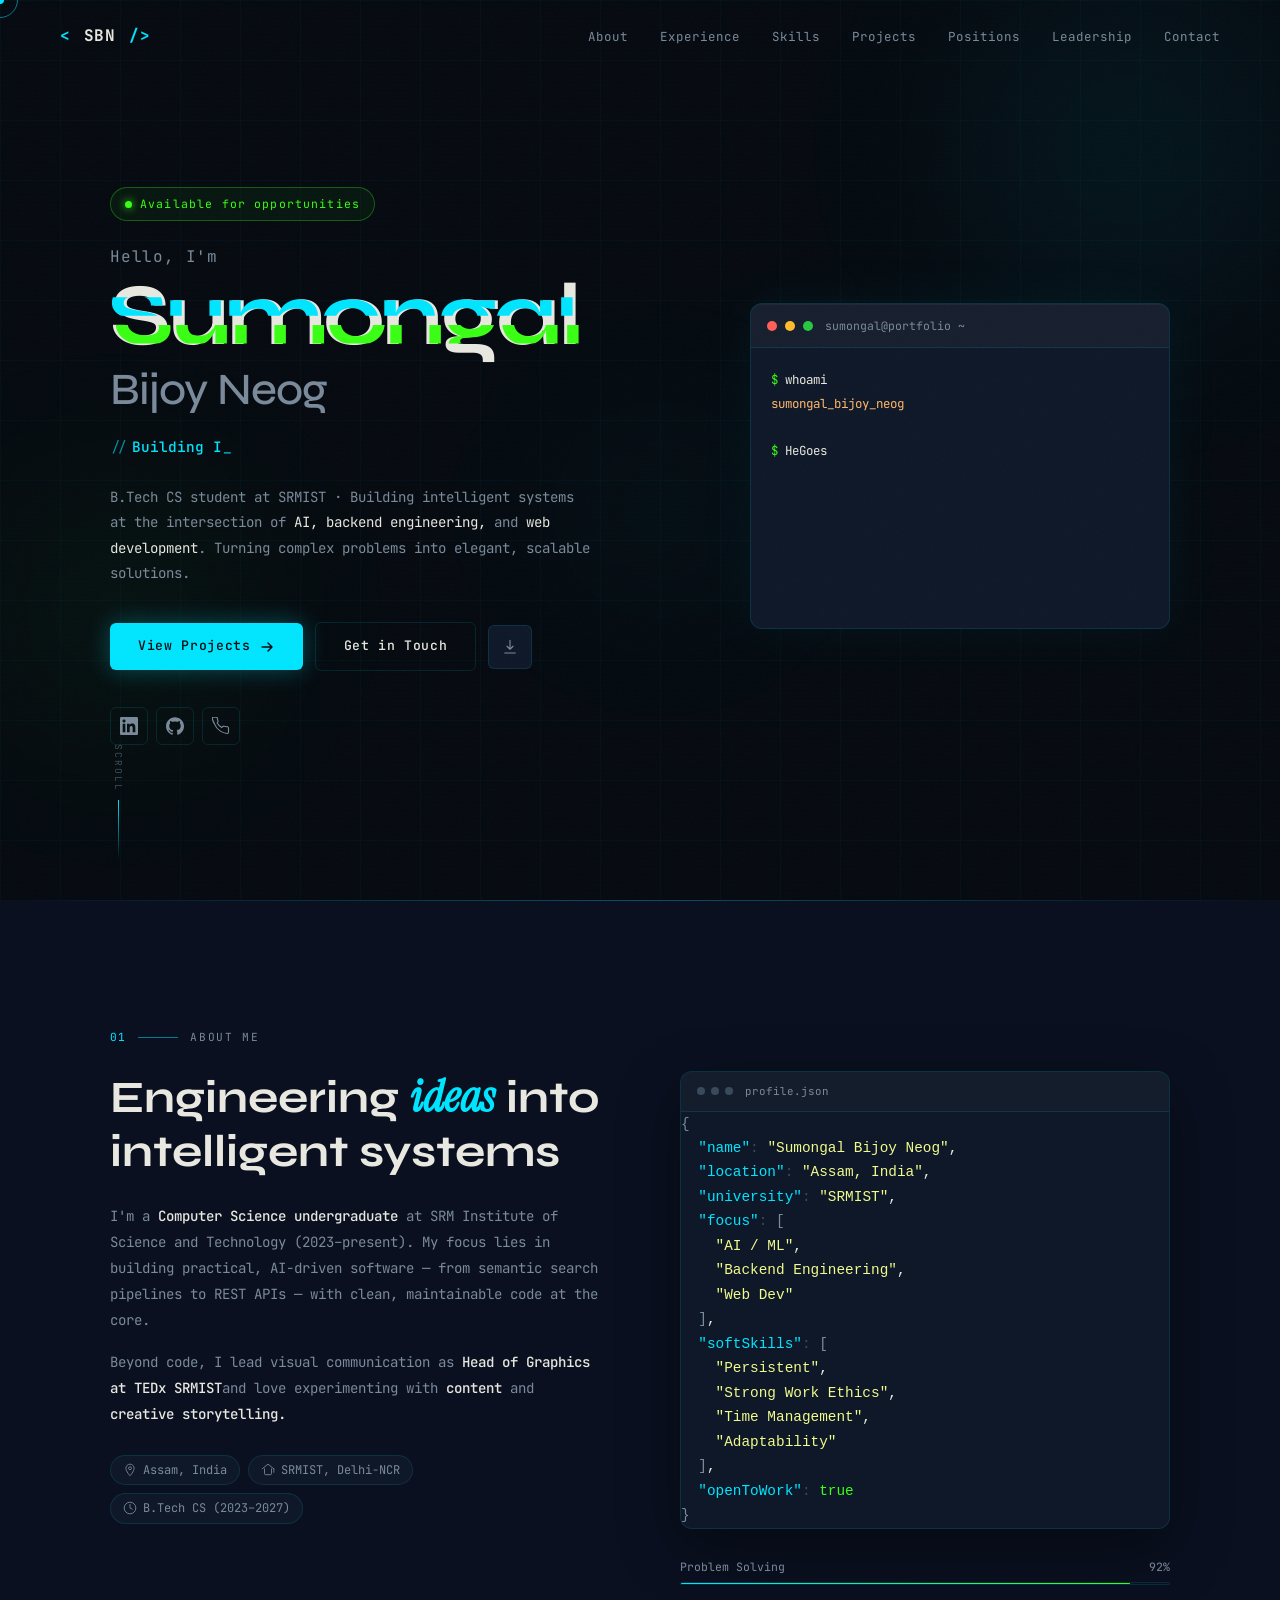
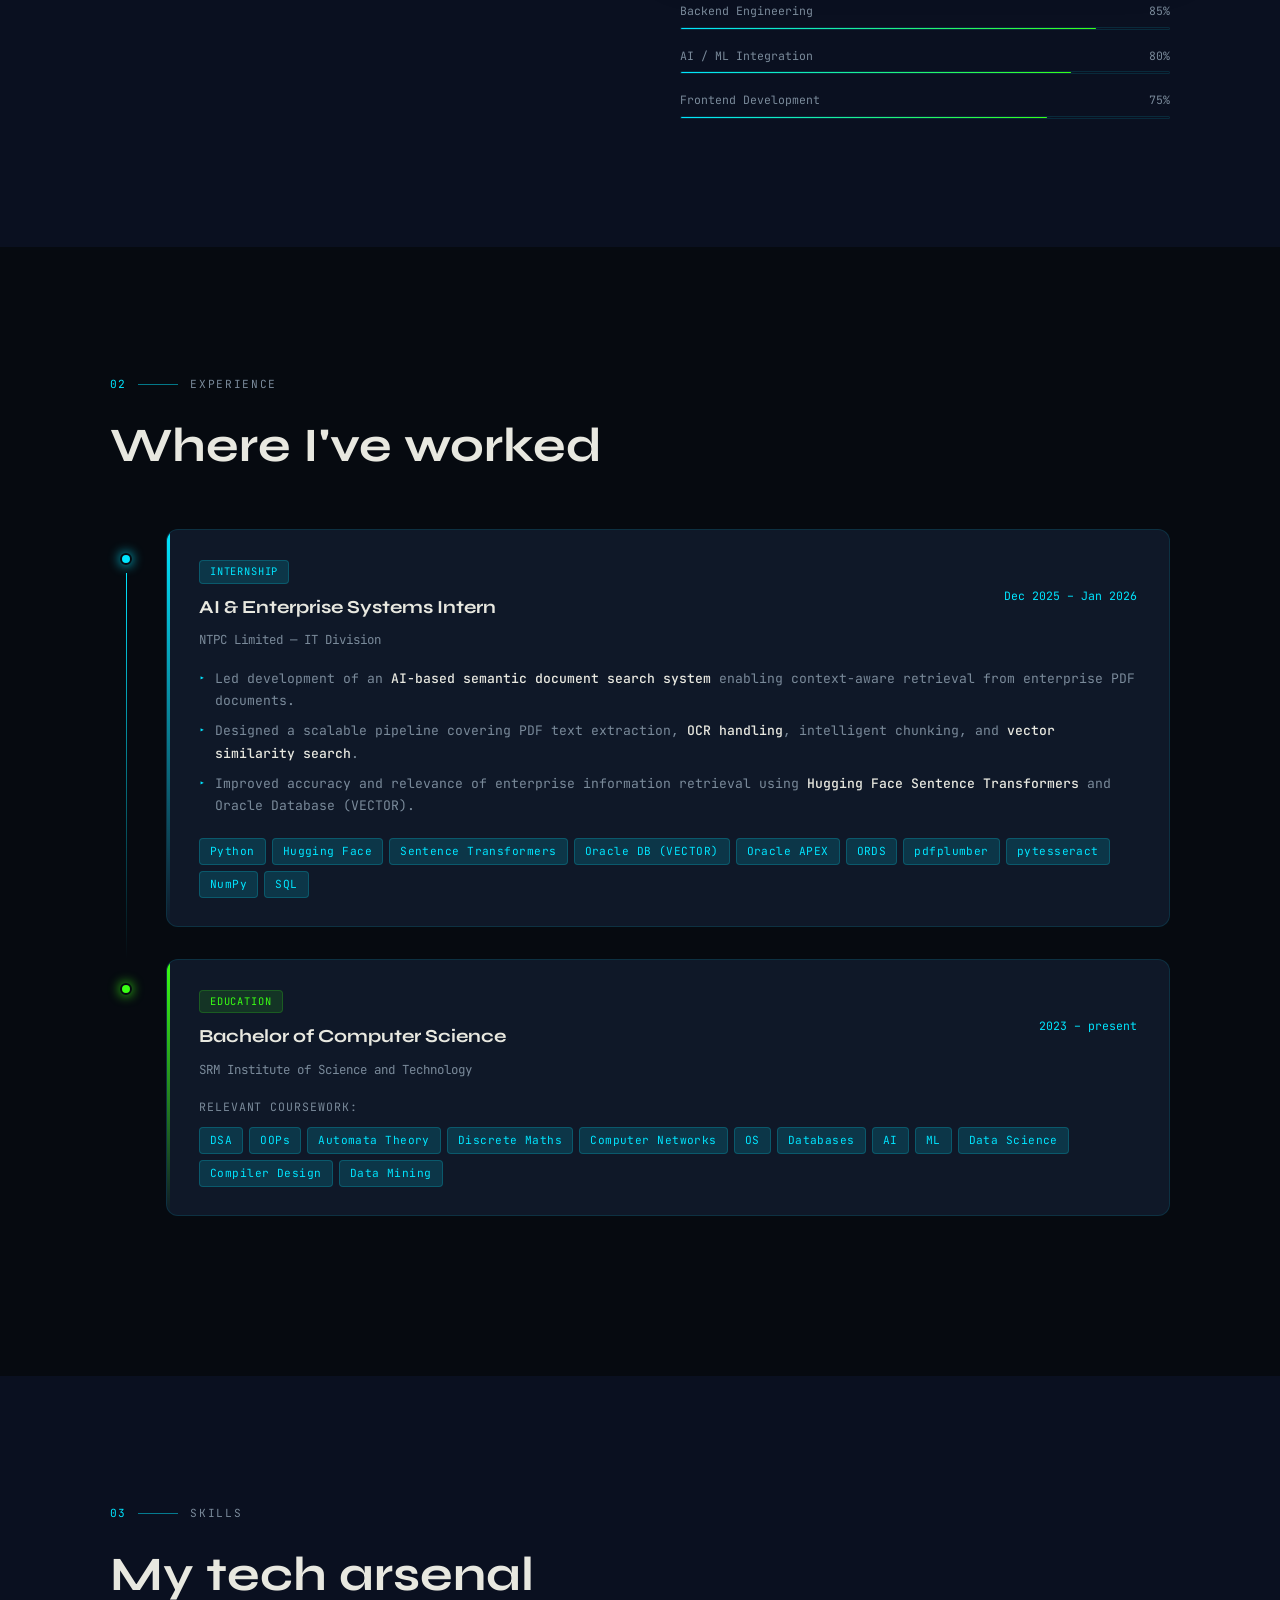
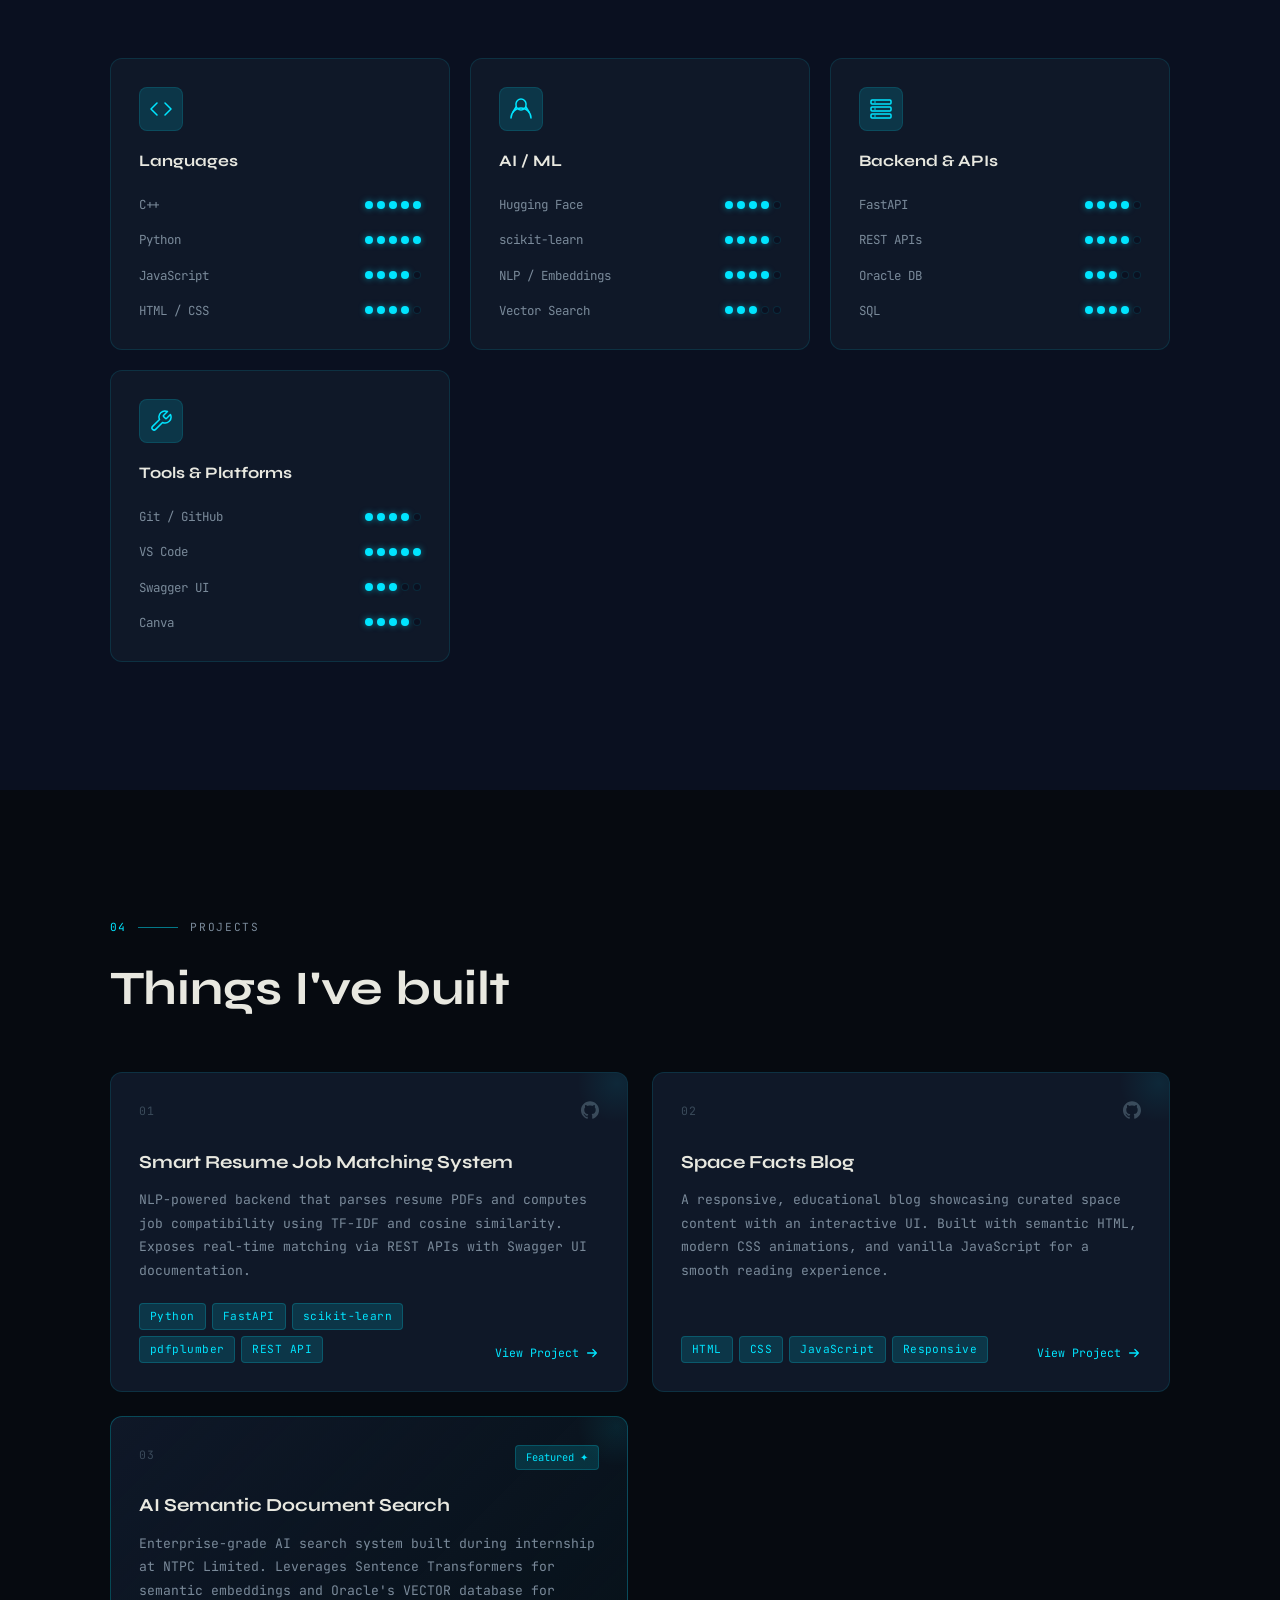
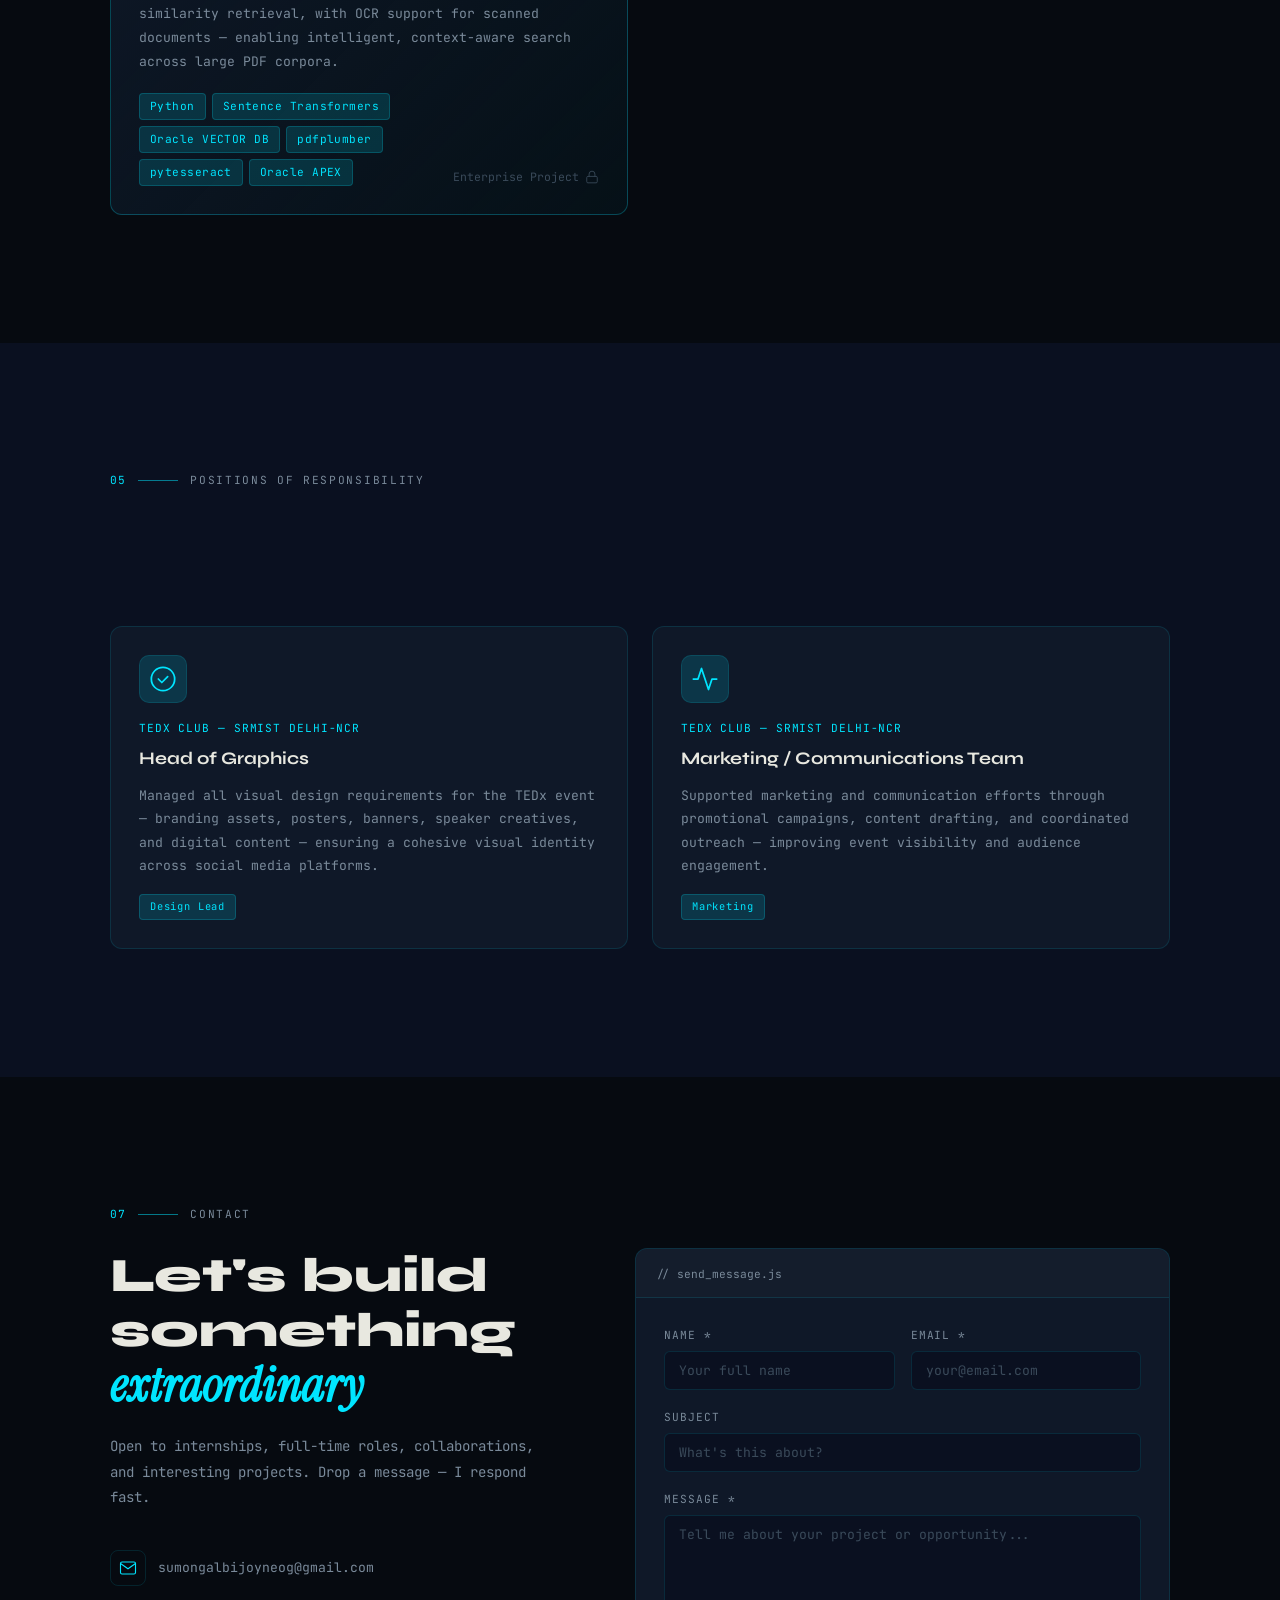
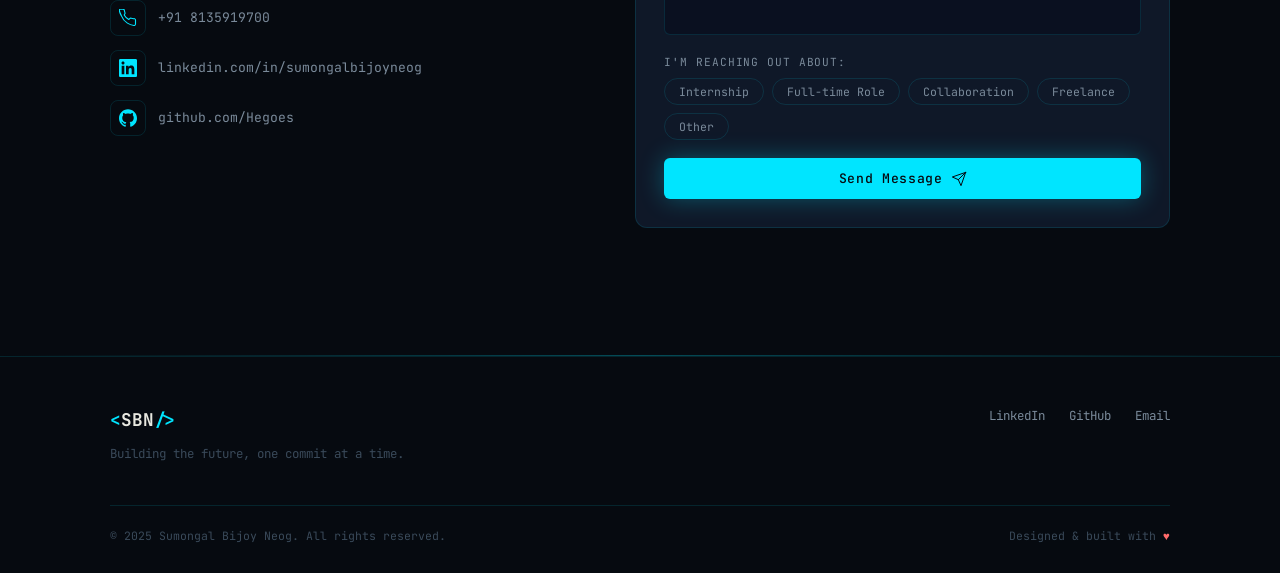
==== commit 4c1ac577: "added portfolio website files" ====
--- a/files/index.html
+++ b/files/index.html
@@ -652,7 +652,7 @@
   <!-- ============================================================
        SECTION 6: POSITIONS OF RESPONSIBILITY
   ============================================================ -->
-  <section class="section positions" id="positions">
+  <section class="section positions" id="positions"> 
     <div class="container">
 
       <div class="section-label" data-animate="fade-up">
